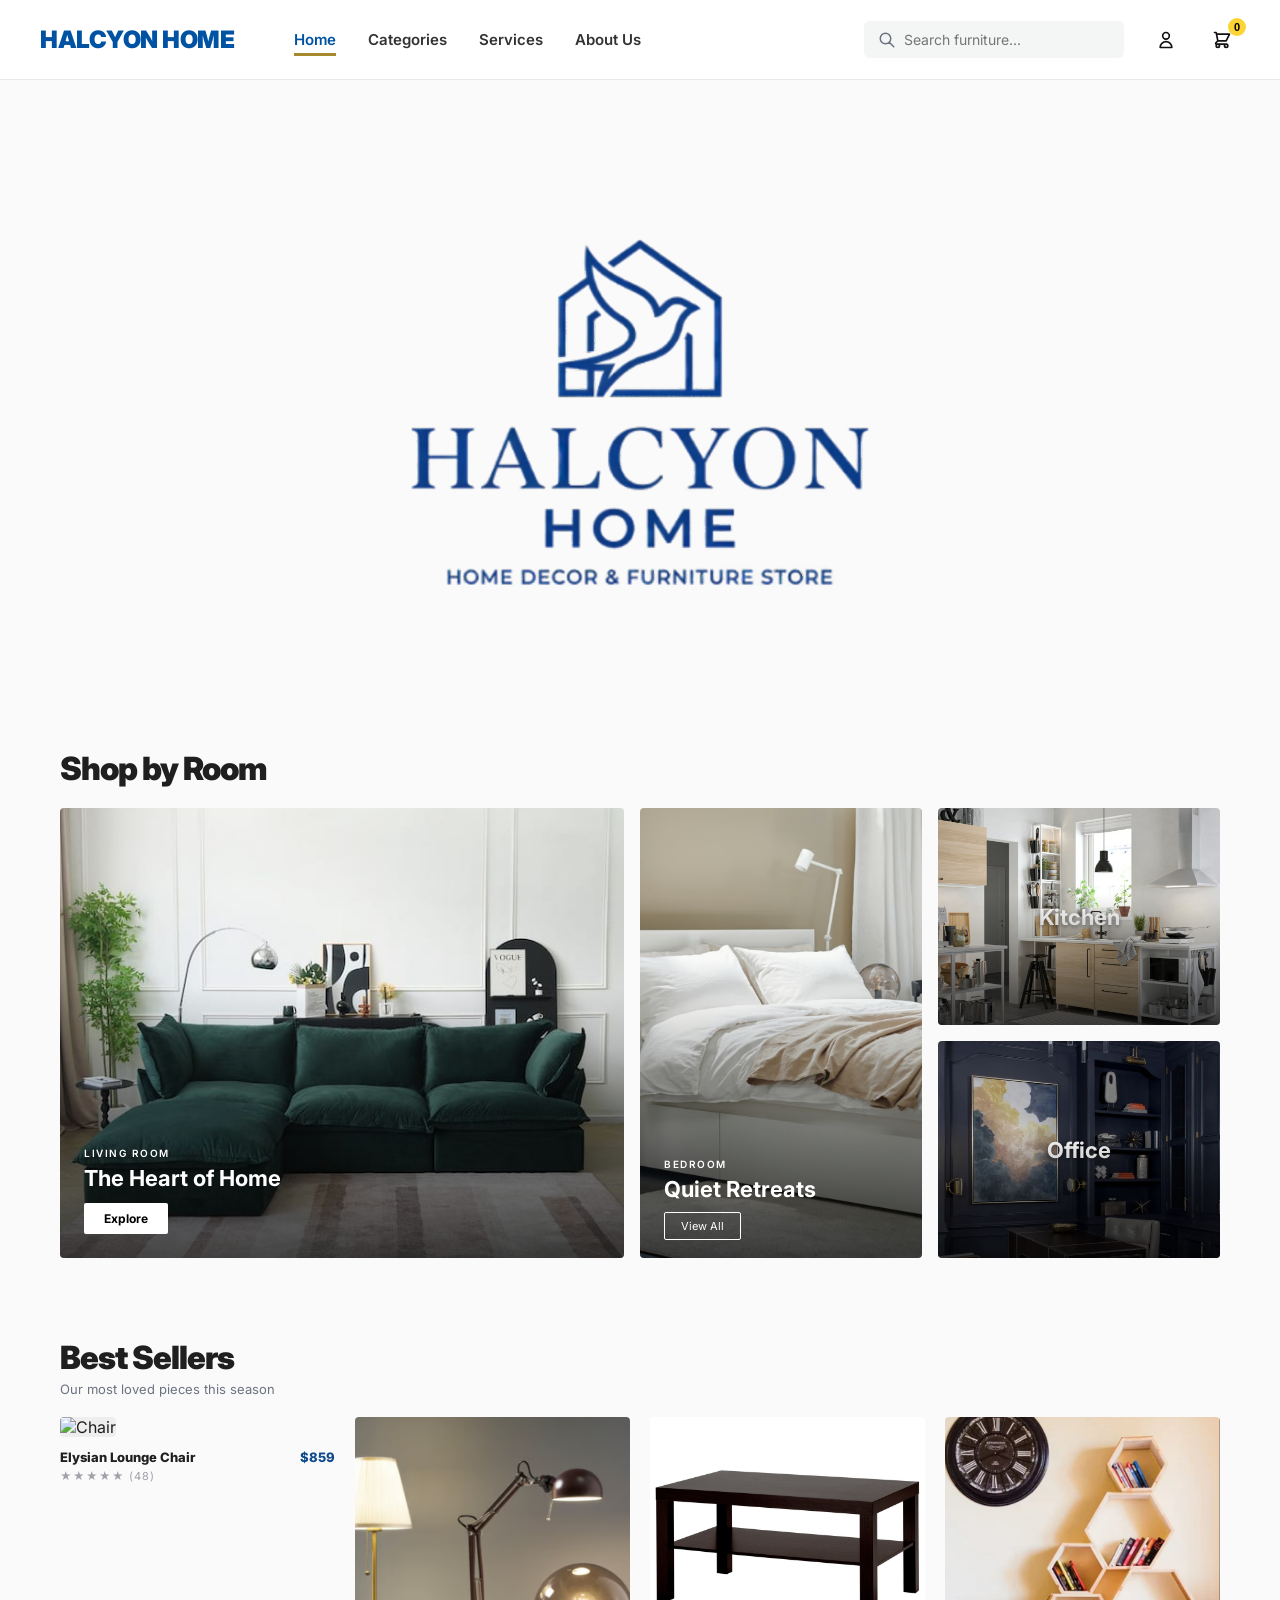
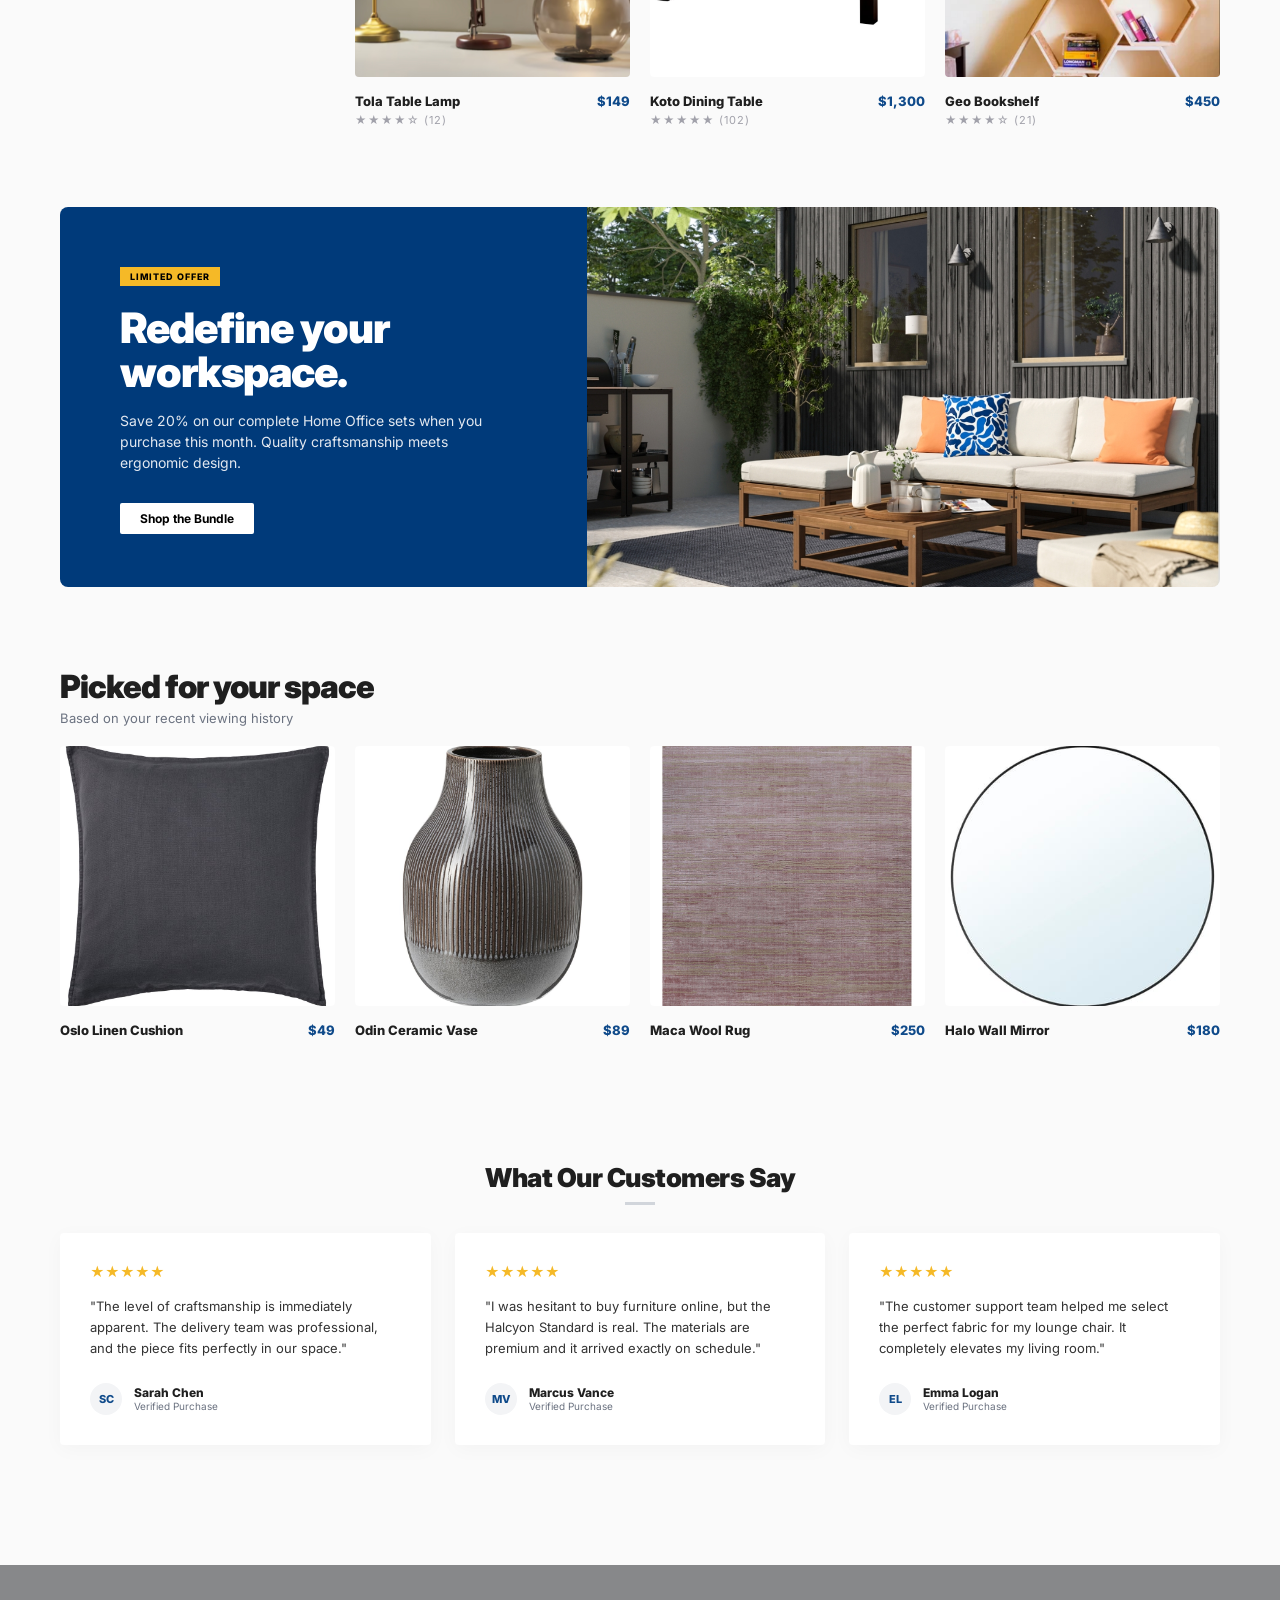
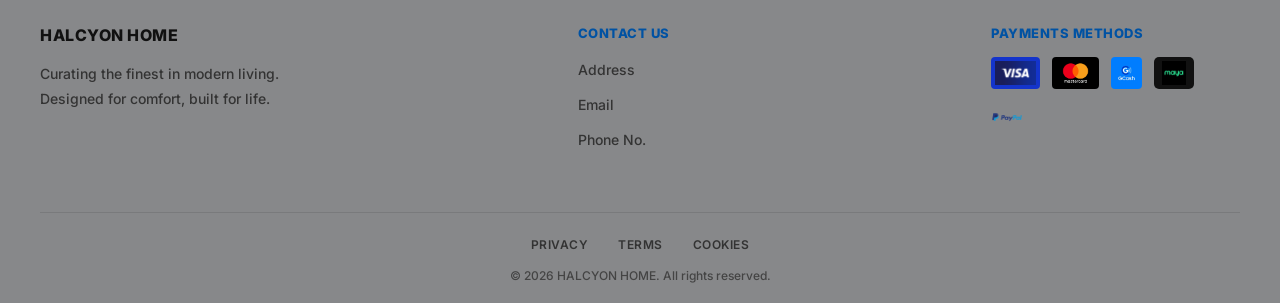
==== index.html @ 2af27b4a "Add new HTML pages for product details, product list, search results, services, and order tracking -" ====
<!doctype html>
<html lang="en">
    <head>
        <meta charset="UTF-8" />
        <meta name="viewport" content="width=device-width, initial-scale=1.0" />
        <title>Halcyon Home</title>

        <link rel="stylesheet" href="css/global.css" />
        <link rel="stylesheet" href="css/style.css" />
    </head>
    <body>
        <main class="container">
            <div class="brand-hero">
                <img src="images/homelogo.png">
            </div>

            <section>
                <div class="section-header">
                    <h2 class="section-title">Shop by Room</h2>
                </div>
                <div class="shop-by-room">
                    <div class="room-card large">
                        <div class="room-card-content">
                            <p class="room-label">LIVING ROOM</p>
                            <h3 class="room-title">The Heart of Home</h3>
                            <a href="#" class="btn-white">Explore</a>
                        </div>
                    </div>
                    <div class="room-card tall">
                        <div class="room-card-content">
                            <p class="room-label">BEDROOM</p>
                            <h3 class="room-title">Quiet Retreats</h3>
                            <a href="#" class="room-link">View All</a>
                        </div>
                    </div>
                    <div
                        class="room-card small-1 text-center"
                        style="align-items: center; justify-content: center"
                    >
                        <h3
                            class="room-title"
                            style="
                                margin: 0;
                                text-shadow: 0 2px 4px rgba(0, 0, 0, 0.5);
                            "
                        >
                            Kitchen
                        </h3>
                    </div>
                    <div
                        class="room-card small-2 text-center"
                        style="align-items: center; justify-content: center"
                    >
                        <h3
                            class="room-title"
                            style="
                                margin: 0;
                                text-shadow: 0 2px 4px rgba(0, 0, 0, 0.5);
                            "
                        >
                            Office
                        </h3>
                    </div>
                </div>
            </section>

            <section>
                <div class="section-header">
                    <div>
                        <h2 class="section-title">Best Sellers</h2>
                        <p class="section-subtitle">
                            Our most loved pieces this season
                        </p>
                    </div>
                </div>
                <div class="product-grid">
                    <div class="product-card">
                        <img
                            src="images/Nordic-Lounge-Chair.jpg"
                            alt="Chair"
                        />
                        <div class="product-info">
                            <span>Elysian Lounge Chair</span>
                            <span class="product-price">$859</span>
                        </div>
                        <div class="product-rating">★★★★★ (48)</div>
                    </div>
                    <div class="product-card">
                        <img
                            src="images/Tola-Table-Lamp.jpg"
                            alt="Lamp"
                        />
                        <div class="product-info">
                            <span>Tola Table Lamp</span>
                            <span class="product-price">$149</span>
                        </div>
                        <div class="product-rating">★★★★☆ (12)</div>
                    </div>
                    <div class="product-card">
                        <img
                            src="images/lack-coffee-table-black-brown.jpg"
                            alt="Table"
                        />
                        <div class="product-info">
                            <span>Koto Dining Table</span>
                            <span class="product-price">$1,300</span>
                        </div>
                        <div class="product-rating">★★★★★ (102)</div>
                    </div>
                    <div class="product-card">
                        <img
                            src="images/Bookshelf.jpg"
                            alt="Shelf"
                        />
                        <div class="product-info">
                            <span>Geo Bookshelf</span>
                            <span class="product-price">$450</span>
                        </div>
                        <div class="product-rating">★★★★☆ (21)</div>
                    </div>
                </div>
            </section>

            <section class="promo-section">
                <div class="promo-content">
                    <span class="promo-tag">LIMITED OFFER</span>
                    <h3>Redefine your workspace.</h3>
                    <p>
                        Save 20% on our complete Home Office sets when you
                        purchase this month. Quality craftsmanship meets
                        ergonomic design.
                    </p>
                    <a href="#" class="btn-white">Shop the Bundle</a>
                </div>
                <div class="promo-image"></div>
            </section>

            <section>
                <div class="section-header">
                    <div>
                        <h2 class="section-title">Picked for your space</h2>
                        <p class="section-subtitle">
                            Based on your recent viewing history
                        </p>
                    </div>
                </div>
                <div class="product-grid">
                    <div class="product-card">
                        <img
                            src="images/Cushion.jpg"
                            alt="Pillow"
                        />
                        <div class="product-info">
                            <span>Oslo Linen Cushion</span>
                            <span class="product-price">$49</span>
                        </div>
                    </div>
                    <div class="product-card">
                        <img
                            src="images/gradvis-vase-dark-.jpg"
                            alt="Vase"
                        />
                        <div class="product-info">
                            <span>Odin Ceramic Vase</span>
                            <span class="product-price">$89</span>
                        </div>
                    </div>
                    <div class="product-card">
                        <img
                            src="images/Strata-Hand-Woven Rug.jpg"
                            alt="Rug"
                        />
                        <div class="product-info">
                            <span>Maca Wool Rug</span>
                            <span class="product-price">$250</span>
                        </div>
                    </div>
                    <div class="product-card">
                        <img
                            src="images/lindbyn-mirror-black.jpg"
                            alt="Mirror"
                        />
                        <div class="product-info">
                            <span>Halo Wall Mirror</span>
                            <span class="product-price">$180</span>
                        </div>
                    </div>
                </div>
            </section>

            <section class="testimonials">
                <h2 class="testimonials-title">What Our Customers Say</h2>
                <div class="testimonial-grid">
                    <div class="testimonial-card">
                        <div class="stars">★★★★★</div>
                        <p class="testimonial-text">
                            "The level of craftsmanship is immediately apparent.
                            The delivery team was professional, and the piece
                            fits perfectly in our space."
                        </p>
                        <div class="customer-info">
                            <div class="avatar">SC</div>
                            <div>
                                <div class="customer-name">Sarah Chen</div>
                                <div class="customer-meta">
                                    Verified Purchase
                                </div>
                            </div>
                        </div>
                    </div>
                    <div class="testimonial-card">
                        <div class="stars">★★★★★</div>
                        <p class="testimonial-text">
                            "I was hesitant to buy furniture online, but the
                            Halcyon Standard is real. The materials are premium
                            and it arrived exactly on schedule."
                        </p>
                        <div class="customer-info">
                            <div class="avatar">MV</div>
                            <div>
                                <div class="customer-name">Marcus Vance</div>
                                <div class="customer-meta">
                                    Verified Purchase
                                </div>
                            </div>
                        </div>
                    </div>
                    <div class="testimonial-card">
                        <div class="stars">★★★★★</div>
                        <p class="testimonial-text">
                            "The customer support team helped me select the
                            perfect fabric for my lounge chair. It completely
                            elevates my living room."
                        </p>
                        <div class="customer-info">
                            <div class="avatar">EL</div>
                            <div>
                                <div class="customer-name">Emma Logan</div>
                                <div class="customer-meta">
                                    Verified Purchase
                                </div>
                            </div>
                        </div>
                    </div>
                </div>
            </section>
        </main>

        <script src="js/global.js"></script>
    </body>
</html>
---- css/global.css ----
@import url("https://fonts.googleapis.com/css2?family=Inter:wght@400;500;600;700;800;900&display=swap");

:root {
    --brand-blue: #0052a3;
    --nav-gold: #a68a2d;
    --badge-yellow: #fcd535;
    --text-dark: #1f1f1f;
    --footer-bg: #87888a;
    --search-bg: #f4f5f5;
    --font-main: "Inter", Helvetica, Arial, sans-serif;
}

* {
    margin: 0;
    padding: 0;
    box-sizing: border-box;
}
body {
    font-family: var(--font-main);
    color: var(--text-dark);
    background-color: #fafafa;
    display: flex;
    flex-direction: column;
    min-height: 100vh;
}
a {
    text-decoration: none;
    color: inherit;
}
ul {
    list-style: none;
}
button {
    cursor: pointer;
    border: none;
    background: none;
}

/* GLOBAL HEADER */
#global-header {
    background: #fff;
    padding: 0 40px;
    height: 80px;
    display: flex;
    align-items: center;
    border-bottom: 1px solid #eaeaea;
    justify-content: space-between;
}

.header-left {
    display: flex;
    align-items: center;
    gap: 60px;
}
.header-logo {
    font-size: 24px;
    font-weight: 900;
    color: var(--brand-blue);
    letter-spacing: -0.5px;
}
.header-nav ul {
    display: flex;
    gap: 32px;
    font-size: 15px;
    font-weight: 600;
    color: #333;
}
.header-nav a.active {
    color: var(--brand-blue);
    border-bottom: 3px solid var(--nav-gold);
    padding-bottom: 4px;
}

.header-right {
    display: flex;
    align-items: center;
    gap: 24px;
}
.header-search {
    position: relative;
}
.header-search input {
    background: var(--search-bg);
    border: none;
    padding: 10px 16px 10px 40px;
    border-radius: 6px;
    width: 260px;
    font-size: 14px;
    font-family: inherit;
    color: #555;
    outline: none;
}
.header-search svg {
    position: absolute;
    left: 14px;
    top: 50%;
    transform: translateY(-50%);
    width: 18px;
    height: 18px;
    color: #6b7280;
}

.header-icons {
    display: flex;
    align-items: center;
    gap: 20px;
}
.icon-btn {
    position: relative;
    color: #111;
    display: flex;
    align-items: center;
    justify-content: center;
    width: 36px;
    height: 36px;
    border-radius: 50%;
    transition: background 0.2s;
    background: transparent;
    border: none;
}
.icon-btn:hover {
    background: #f3f4f6;
}
.icon-btn svg {
    width: 20px;
    height: 20px;
}
.cart-badge {
    position: absolute;
    top: -4px;
    right: -6px;
    background: var(--badge-yellow);
    color: #000;
    font-size: 11px;
    font-weight: 800;
    width: 18px;
    height: 18px;
    border-radius: 50%;
    display: flex;
    align-items: center;
    justify-content: center;
}

/* ACCOUNT DROPDOWN STYLES */
.account-wrapper {
    position: relative;
}
.account-dropdown {
    position: absolute;
    top: calc(100% + 15px);
    right: -10px;
    width: 250px;
    background: #fff;
    border-radius: 8px;
    box-shadow: 0 10px 25px rgba(0, 0, 0, 0.08);
    border: 1px solid #f0f0f0;
    opacity: 0;
    visibility: hidden;
    transform: translateY(-10px);
    transition: all 0.2s ease;
    z-index: 100;
    overflow: hidden;
}
.account-dropdown.show {
    opacity: 1;
    visibility: visible;
    transform: translateY(0);
}
.dropdown-header {
    padding: 20px;
    border-bottom: 1px solid #f4f5f5;
}
.dropdown-name {
    font-size: 20px;
    font-weight: 800;
    color: #111;
    margin-bottom: 2px;
}
.dropdown-email {
    font-size: 15px;
    color: #4b5563;
}
.dropdown-menu {
    padding: 8px 0;
}
.dropdown-item {
    display: flex;
    align-items: center;
    gap: 16px;
    padding: 14px 20px;
    font-size: 16px;
    font-weight: 400;
    color: #111;
    text-decoration: none;
    transition: background 0.2s;
}
.dropdown-item:hover {
    background: #f9fafb;
}
.dropdown-item svg {
    width: 18px;
    height: 18px;
    color: #111;
    flex-shrink: 0;
}
.dropdown-item.active {
    background-color: #f8fbff;
    position: relative;
}
.dropdown-item.active::before {
    content: "";
    position: absolute;
    left: 0;
    top: 0;
    bottom: 0;
    width: 4px;
    background-color: #0052a3;
}
.dropdown-item.active span {
    color: #0052a3;
    font-weight: 700;
}
.dropdown-item.logout span {
    color: #b91c1c;
}
.dropdown-item.logout svg {
    color: #b91c1c;
}

/* GLOBAL FOOTER */
#global-footer {
    background-color: var(--footer-bg);
    color: #222;
    padding: 60px 40px 20px;
    margin-top: auto;
}
.footer-container {
    max-width: 1200px;
    margin: 0 auto;
}
.footer-grid {
    display: grid;
    grid-template-columns: 2fr 1.5fr 1fr;
    gap: 40px;
    margin-bottom: 60px;
}

.footer-col h3 {
    font-size: 16px;
    font-weight: 800;
    color: #111;
    margin-bottom: 16px;
    letter-spacing: 0.5px;
}
.footer-col h3.blue-header {
    color: var(--brand-blue);
    font-size: 13px;
    text-transform: uppercase;
}
.footer-col p,
.footer-col li {
    font-size: 14px;
    color: #333;
    line-height: 1.8;
    font-weight: 500;
}
.footer-col ul {
    display: flex;
    flex-direction: column;
    gap: 10px;
}

.payment-methods {
    display: flex;
    flex-wrap: wrap;
    gap: 12px;
    margin-top: 8px;
    width: 220px;
}
.pay-icon {
    height: 32px;
    width: auto;
    border-radius: 4px;
    object-fit: contain;
}

.footer-bottom {
    border-top: 1px solid rgba(0, 0, 0, 0.1);
    padding-top: 24px;
    display: flex;
    flex-direction: column;
    align-items: center;
    gap: 16px;
}
.footer-links {
    display: flex;
    gap: 30px;
    font-size: 12px;
    font-weight: 600;
    color: #333;
    letter-spacing: 0.5px;
}
.footer-copyright {
    font-size: 12px;
    font-weight: 500;
    color: #444;
}
---- css/style.css ----
/* PAGE-SPECIFIC STYLES (Home Page Only) */
.container {
    max-width: 1200px;
    margin: 0 auto;
    padding: 0 20px;
}
.brand-hero {
    text-align: center;
    margin: 60px 0;
}
.brand-hero img {
    width: 1000px;
    max-width: 100%;
    height: auto;
}
.section-header {
    margin-bottom: 20px;
    display: flex;
    justify-content: space-between;
    align-items: flex-end;
}
h2.section-title {
    font-size: 32px;
    font-weight: 900;
    letter-spacing: -1px;
}
.section-subtitle {
    font-size: 13px;
    color: #6b7280;
    margin-top: 4px;
}

.shop-by-room {
    display: grid;
    grid-template-columns: 2fr 1fr 1fr;
    grid-template-rows: 1fr 1fr;
    gap: 16px;
    height: 450px;
    margin-bottom: 80px;
}
.room-card {
    position: relative;
    color: #fff;
    background-size: cover;
    background-position: center;
    border-radius: 4px;
    overflow: hidden;
    display: flex;
    flex-direction: column;
    justify-content: flex-end;
    padding: 24px;
}
.room-card::before {
    content: "";
    position: absolute;
    inset: 0;
    background: linear-gradient(
        to top,
        rgba(0, 0, 0, 0.7) 0%,
        rgba(0, 0, 0, 0) 60%
    );
    z-index: 1;
}
.room-card.large {
    grid-column: 1;
    grid-row: 1 / -1;
    background-image: url("/images/Sofas.jpg");
}
.room-card.tall {
    grid-column: 2;
    grid-row: 1 / -1;
    background-image: url("/images/shop-by-room-bedroom.jpg");
}
.room-card.small-1 {
    grid-column: 3;
    grid-row: 1;
    background-image: url("/images/kitchen.jpg");
}
.room-card.small-2 {
    grid-column: 3;
    grid-row: 2;
    background-image: url("/images/Office.jpg");
}
.room-card-content {
    z-index: 2;
}
.room-label {
    font-size: 10px;
    text-transform: uppercase;
    letter-spacing: 1.5px;
    margin-bottom: 6px;
    font-weight: 600;
}
.room-title {
    font-size: 22px;
    font-weight: 700;
    margin-bottom: 12px;
}
.btn-white {
    background: #fff;
    color: #000;
    padding: 8px 20px;
    font-size: 12px;
    font-weight: 700;
    display: inline-block;
    border-radius: 2px;
}
.room-link {
    font-size: 11px;
    border: 1px solid #fff;
    padding: 6px 16px;
    border-radius: 2px;
}

.product-grid {
    display: grid;
    grid-template-columns: repeat(4, 1fr);
    gap: 20px;
    margin-bottom: 80px;
}
.product-card img {
    width: 100%;
    height: 260px;
    object-fit: cover;
    background-color: #eee;
    margin-bottom: 12px;
    border-radius: 4px;
}
.product-info {
    display: flex;
    justify-content: space-between;
    font-size: 13px;
    font-weight: 800;
    margin-bottom: 4px;
}
.product-price {
    color: #0f4a8a;
}
.product-rating {
    font-size: 11px;
    color: #a1a1aa;
    letter-spacing: 1px;
}

.promo-section {
    display: grid;
    grid-template-columns: 1fr 1.2fr;
    height: 380px;
    margin-bottom: 80px;
    border-radius: 8px;
    overflow: hidden;
}
.promo-content {
    background-color: #003a7a;
    padding: 60px;
    display: flex;
    flex-direction: column;
    justify-content: center;
    align-items: flex-start;
}
.promo-tag {
    background-color: #f5b927;
    color: #000;
    font-size: 9px;
    font-weight: 800;
    text-transform: uppercase;
    padding: 4px 10px;
    margin-bottom: 20px;
    letter-spacing: 1px;
}
.promo-content h3 {
    font-size: 42px;
    font-weight: 900;
    color: #fff;
    margin-bottom: 16px;
    line-height: 1.05;
    letter-spacing: -1px;
}
.promo-content p {
    color: #e2e8f0;
    font-size: 14px;
    margin-bottom: 30px;
    line-height: 1.5;
    max-width: 90%;
}
.promo-image {
    background-image: url("/images/outside-sofa.jpg");
    background-size: cover;
    background-position: center;
}

.testimonials {
    text-align: center;
    margin-bottom: 80px;
    background: #fafafa;
    padding: 40px 0;
}
.testimonials-title {
    font-size: 26px;
    font-weight: 900;
    margin-bottom: 40px;
    display: inline-block;
    position: relative;
    letter-spacing: -0.5px;
}
.testimonials-title::after {
    content: "";
    position: absolute;
    bottom: -12px;
    left: 50%;
    transform: translateX(-50%);
    width: 30px;
    height: 3px;
    background-color: #d1d5db;
}
.testimonial-grid {
    display: grid;
    grid-template-columns: repeat(3, 1fr);
    gap: 24px;
    text-align: left;
}
.testimonial-card {
    background-color: #fff;
    padding: 30px;
    border-radius: 4px;
    box-shadow: 0 4px 20px rgba(0, 0, 0, 0.03);
}
.stars {
    color: #f5b927;
    font-size: 14px;
    margin-bottom: 16px;
}
.testimonial-text {
    font-size: 13px;
    line-height: 1.6;
    margin-bottom: 24px;
    color: #333;
}
.customer-info {
    display: flex;
    align-items: center;
    gap: 12px;
}
.avatar {
    width: 32px;
    height: 32px;
    background-color: #f3f4f6;
    border-radius: 50%;
    display: flex;
    align-items: center;
    justify-content: center;
    font-size: 11px;
    font-weight: 800;
    color: #0f4a8a;
}
.customer-name {
    font-size: 12px;
    font-weight: 800;
}
.customer-meta {
    font-size: 10px;
    color: #6b7280;
}
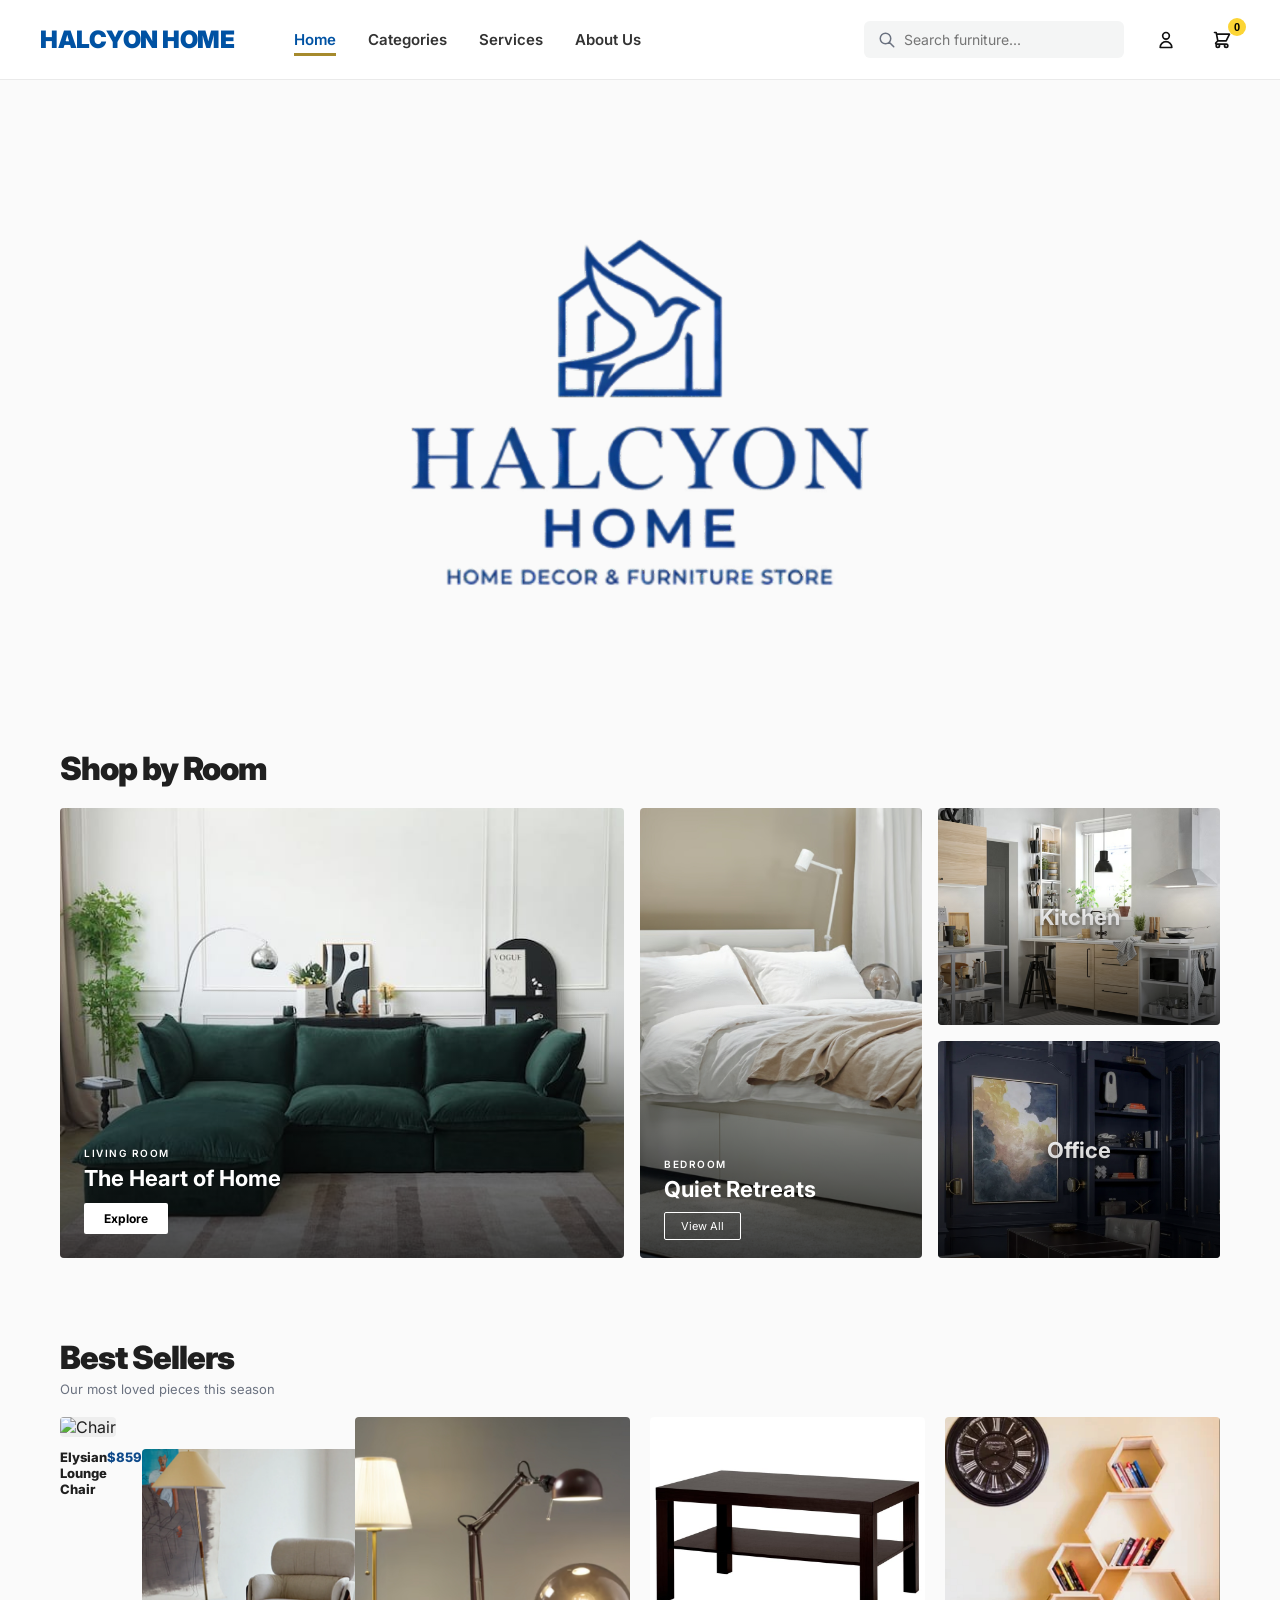
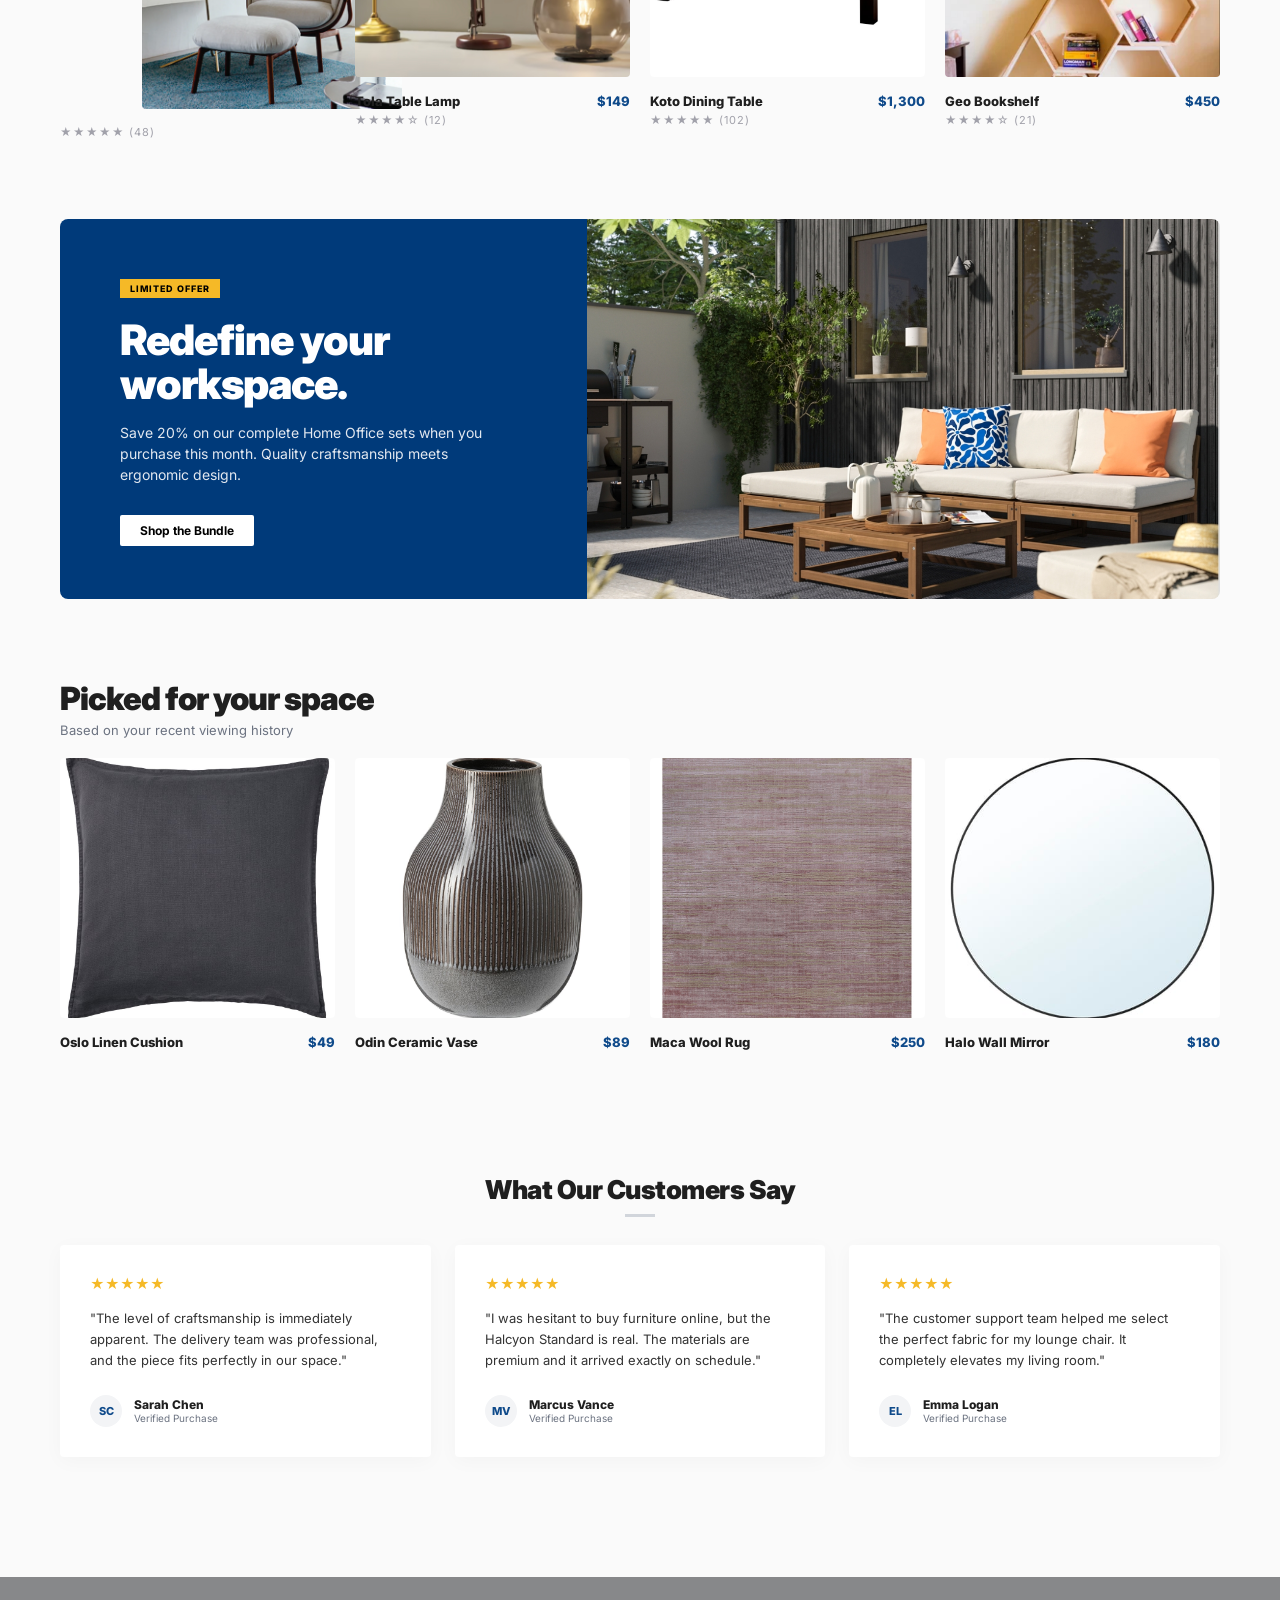
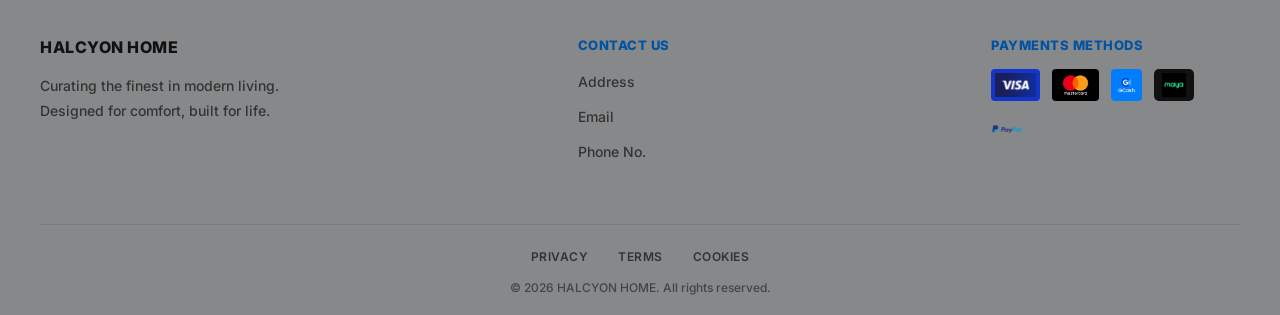
==== commit 1f97aadb: "Add search functionality with product filtering, pagination, and sorting - Implemented product data " ====
--- a/index.html
+++ b/index.html
@@ -18,49 +18,27 @@
                 <div class="section-header">
                     <h2 class="section-title">Shop by Room</h2>
                 </div>
-                <div class="shop-by-room">
+<div class="shop-by-room">
                     <div class="room-card large">
                         <div class="room-card-content">
                             <p class="room-label">LIVING ROOM</p>
                             <h3 class="room-title">The Heart of Home</h3>
-                            <a href="#" class="btn-white">Explore</a>
+                            <a href="productlist.html?category=living" class="btn-white">Explore</a>
                         </div>
                     </div>
                     <div class="room-card tall">
                         <div class="room-card-content">
                             <p class="room-label">BEDROOM</p>
                             <h3 class="room-title">Quiet Retreats</h3>
-                            <a href="#" class="room-link">View All</a>
-                        </div>
-                    </div>
-                    <div
-                        class="room-card small-1 text-center"
-                        style="align-items: center; justify-content: center"
-                    >
-                        <h3
-                            class="room-title"
-                            style="
-                                margin: 0;
-                                text-shadow: 0 2px 4px rgba(0, 0, 0, 0.5);
-                            "
-                        >
-                            Kitchen
-                        </h3>
-                    </div>
-                    <div
-                        class="room-card small-2 text-center"
-                        style="align-items: center; justify-content: center"
-                    >
-                        <h3
-                            class="room-title"
-                            style="
-                                margin: 0;
-                                text-shadow: 0 2px 4px rgba(0, 0, 0, 0.5);
-                            "
-                        >
-                            Office
-                        </h3>
-                    </div>
+                            <a href="productlist.html?category=bedroom" class="room-link">View All</a>
+                        </div>
+                    </div>
+                    <a href="productlist.html?category=kitchen" class="room-card small-1 text-center" style="align-items: center; justify-content: center; text-decoration: none;">
+                        <h3 class="room-title" style="margin: 0; text-shadow: 0 2px 4px rgba(0, 0, 0, 0.5);">Kitchen</h3>
+                    </a>
+                    <a href="productlist.html?category=office" class="room-card small-2 text-center" style="align-items: center; justify-content: center; text-decoration: none;">
+                        <h3 class="room-title" style="margin: 0; text-shadow: 0 2px 4px rgba(0, 0, 0, 0.5);">Office</h3>
+                    </a>
                 </div>
             </section>
 
@@ -82,6 +60,7 @@
                         <div class="product-info">
                             <span>Elysian Lounge Chair</span>
                             <span class="product-price">$859</span>
+                            <img src="images/Elysian-Lounge-Chair.webp" alt="Chair">
                         </div>
                         <div class="product-rating">★★★★★ (48)</div>
                     </div>
@@ -121,7 +100,7 @@
                 </div>
             </section>
 
-            <section class="promo-section">
+<section class="promo-section">
                 <div class="promo-content">
                     <span class="promo-tag">LIMITED OFFER</span>
                     <h3>Redefine your workspace.</h3>
@@ -130,7 +109,7 @@
                         purchase this month. Quality craftsmanship meets
                         ergonomic design.
                     </p>
-                    <a href="#" class="btn-white">Shop the Bundle</a>
+                    <a href="productlist.html?category=office" class="btn-white">Shop the Bundle</a>
                 </div>
                 <div class="promo-image"></div>
             </section>
--- a/css/global.css
+++ b/css/global.css
@@ -69,6 +69,43 @@
     color: var(--brand-blue);
     border-bottom: 3px solid var(--nav-gold);
     padding-bottom: 4px;
+}
+
+/* Mobile Menu Button */
+.mobile-menu-btn {
+    display: none;
+    background: none;
+    border: none;
+    cursor: pointer;
+    padding: 8px;
+    margin-right: 8px;
+}
+.mobile-menu-btn svg {
+    width: 24px;
+    height: 24px;
+    color: #333;
+}
+
+/* Mobile Menu Open State */
+.header-nav ul.mobile-open {
+    display: flex !important;
+    flex-direction: column;
+    position: absolute;
+    top: 64px;
+    left: 0;
+    right: 0;
+    background: #fff;
+    padding: 16px;
+    gap: 0;
+    border-bottom: 1px solid #eaeaea;
+    box-shadow: 0 4px 6px rgba(0,0,0,0.1);
+}
+.header-nav ul.mobile-open li {
+    padding: 12px 0;
+    border-bottom: 1px solid #f0f0f0;
+}
+.header-nav ul.mobile-open li:last-child {
+    border-bottom: none;
 }
 
 .header-right {
@@ -305,3 +342,118 @@
     font-weight: 500;
     color: #444;
 }
+
+/* MOBILE RESPONSIVE STYLES */
+@media (max-width: 768px) {
+    /* Header */
+    #global-header {
+        padding: 0 16px;
+        height: 64px;
+        flex-wrap: wrap;
+        gap: 8px;
+    }
+    
+    .header-left {
+        gap: 20px;
+    }
+    
+    .header-logo {
+        font-size: 18px;
+    }
+    
+    .header-nav ul {
+        gap: 16px;
+        font-size: 13px;
+    }
+    
+    .header-right {
+        gap: 12px;
+    }
+    
+    .header-search {
+        display: none;
+    }
+    
+    .header-icons {
+        gap: 8px;
+    }
+    
+    .icon-btn {
+        width: 32px;
+        height: 32px;
+    }
+    
+    .icon-btn svg {
+        width: 18px;
+        height: 18px;
+    }
+    
+    .cart-badge {
+        width: 16px;
+        height: 16px;
+        font-size: 10px;
+    }
+    
+    /* Account Dropdown - show differently on mobile */
+    .account-dropdown {
+        position: fixed;
+        top: 64px;
+        right: 8px;
+        left: 8px;
+        width: auto;
+        max-width: none;
+    }
+    
+    /* Footer */
+    #global-footer {
+        padding: 40px 20px 16px;
+    }
+    
+    .footer-grid {
+        grid-template-columns: 1fr;
+        gap: 30px;
+        margin-bottom: 30px;
+    }
+    
+    .footer-col p {
+        max-width: 100%;
+    }
+    
+    .payment-methods {
+        width: 180px;
+    }
+    
+    .footer-links {
+        gap: 20px;
+        font-size: 11px;
+    }
+}
+
+@media (max-width: 480px) {
+    .header-logo {
+        font-size: 16px;
+    }
+    
+    .header-nav {
+        display: none;
+    }
+    
+    /* Mobile hamburger menu */
+    .mobile-menu-btn {
+        display: flex !important;
+    }
+    
+    /* Footer fixes */
+    .footer-col {
+        text-align: center;
+    }
+    
+    .payment-methods {
+        justify-content: center;
+        margin: 12px auto 0;
+    }
+    
+    .footer-bottom {
+        align-items: center;
+    }
+}
--- a/css/style.css
+++ b/css/style.css
@@ -261,3 +261,177 @@
     font-size: 10px;
     color: #6b7280;
 }
+
+/* MOBILE RESPONSIVE STYLES */
+@media only screen and (max-width: 768px) {
+    /* Container */
+    .container {
+        padding: 0 16px !important;
+        max-width: 100% !important;
+    }
+    
+    /* Brand Hero */
+    .brand-hero {
+        margin: 20px 0 !important;
+    }
+    .brand-hero img {
+        width: 100% !important;
+        max-width: 100% !important;
+        height: auto !important;
+    }
+    
+    /* Section Headers */
+    .section-header {
+        flex-direction: column !important;
+        align-items: flex-start !important;
+        gap: 8px !important;
+        margin-bottom: 16px !important;
+    }
+    h2.section-title {
+        font-size: 22px !important;
+    }
+    .section-subtitle {
+        font-size: 12px !important;
+    }
+    
+    /* Shop by Room - Stack vertically with full cover images */
+    .shop-by-room {
+        display: flex !important;
+        flex-direction: column !important;
+        grid-template-columns: none !important;
+        grid-template-rows: none !important;
+        height: auto !important;
+        gap: 12px !important;
+        margin-bottom: 40px !important;
+    }
+    .room-card {
+        min-height: 200px !important;
+        padding: 20px !important;
+        width: 100% !important;
+        grid-column: auto !important;
+        grid-row: auto !important;
+        background-size: cover !important;
+        background-position: center !important;
+    }
+    .room-card-content {
+        z-index: 2 !important;
+    }
+    .room-label {
+        font-size: 10px !important;
+    }
+    .room-title {
+        font-size: 20px !important;
+    }
+    .btn-white {
+        padding: 10px 18px !important;
+        font-size: 12px !important;
+    }
+    .room-link {
+        font-size: 11px !important;
+        padding: 8px 14px !important;
+    }
+    
+/* Product Grid - 2 columns, full natural image size */
+    .product-grid {
+        display: grid !important;
+        grid-template-columns: repeat(2, 1fr) !important;
+        gap: 16px !important;
+        margin-bottom: 40px !important;
+    }
+    .product-card {
+        display: flex !important;
+        flex-direction: column !important;
+        align-items: stretch !important;
+    }
+    .product-card img {
+        width: 100% !important;
+        height: auto !important;
+        max-width: 100% !important;
+        margin-bottom: 10px !important;
+        object-fit: cover !important;
+        aspect-ratio: auto !important;
+    }
+    .product-info {
+        font-size: 12px !important;
+        justify-content: space-between !important;
+        align-items: flex-start !important;
+        width: 100% !important;
+    }
+    .product-info span {
+        display: block !important;
+    }
+    .product-price {
+        font-size: 13px !important;
+    }
+    .product-rating {
+        font-size: 11px !important;
+    }
+    
+    /* Promo Section */
+    .promo-section {
+        display: flex !important;
+        flex-direction: column !important;
+        grid-template-columns: none !important;
+        height: auto !important;
+        margin-bottom: 40px !important;
+    }
+    .promo-content {
+        padding: 30px 20px !important;
+        min-height: 240px !important;
+    }
+    .promo-content h3 {
+        font-size: 24px !important;
+        margin-bottom: 14px !important;
+    }
+    .promo-content p {
+        font-size: 13px !important;
+        margin-bottom: 24px !important;
+    }
+    .promo-image {
+        height: 240px !important;
+        width: 100% !important;
+        background-size: cover !important;
+        background-position: center !important;
+    }
+    
+    /* Testimonials */
+    .testimonials {
+        padding: 30px 0 !important;
+        margin-bottom: 40px !important;
+    }
+    .testimonials-title {
+        font-size: 20px !important;
+        margin-bottom: 28px !important;
+    }
+    .testimonial-grid {
+        display: flex !important;
+        flex-direction: column !important;
+        gap: 14px !important;
+    }
+    .testimonial-card {
+        padding: 20px !important;
+    }
+    .testimonial-text {
+        font-size: 13px !important;
+    }
+}
+
+/* EXTRA SMALL MOBILE */
+@media only screen and (max-width: 480px) {
+    .container {
+        padding: 0 14px !important;
+    }
+    .product-grid {
+        grid-template-columns: 1fr 1fr !important;
+        gap: 12px !important;
+    }
+    .product-card img {
+        min-height: 140px !important;
+    }
+    .promo-content h3 {
+        font-size: 20px !important;
+    }
+    .promo-content {
+        padding: 24px 16px !important;
+    }
+}
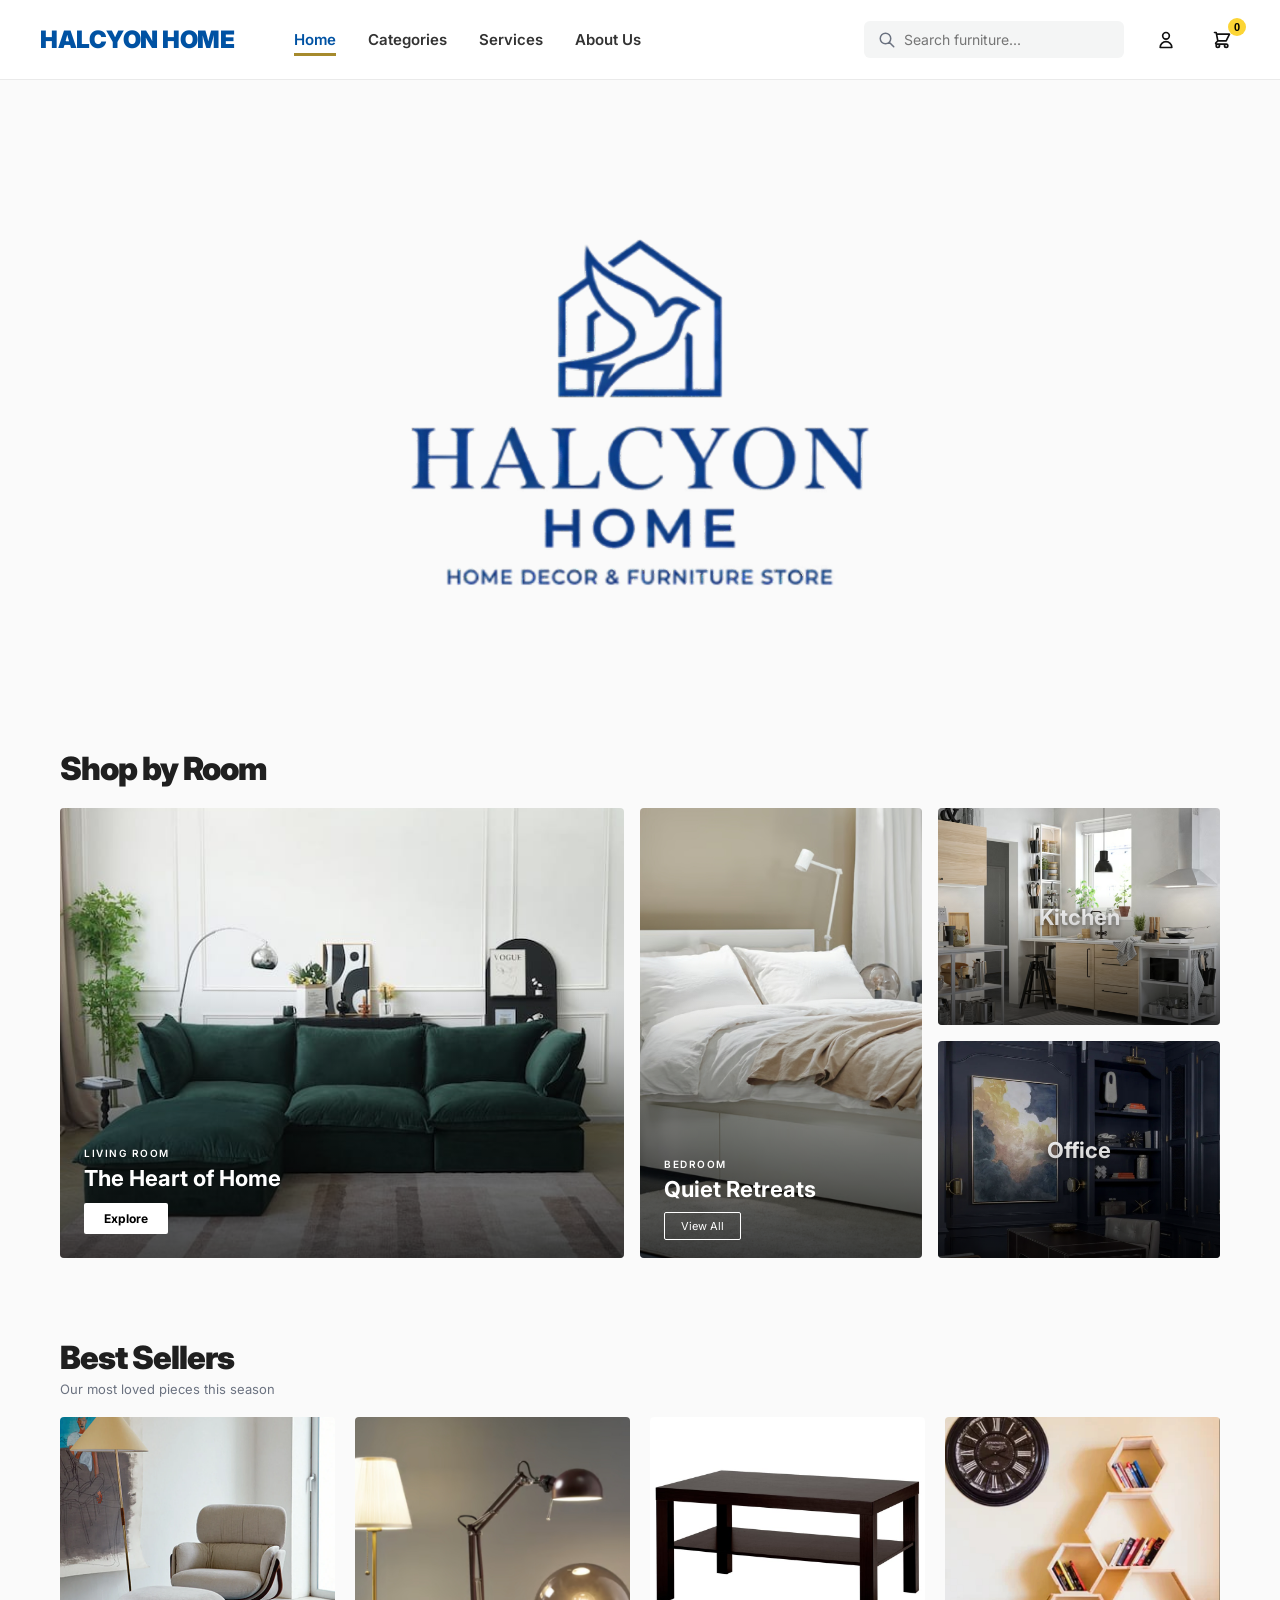
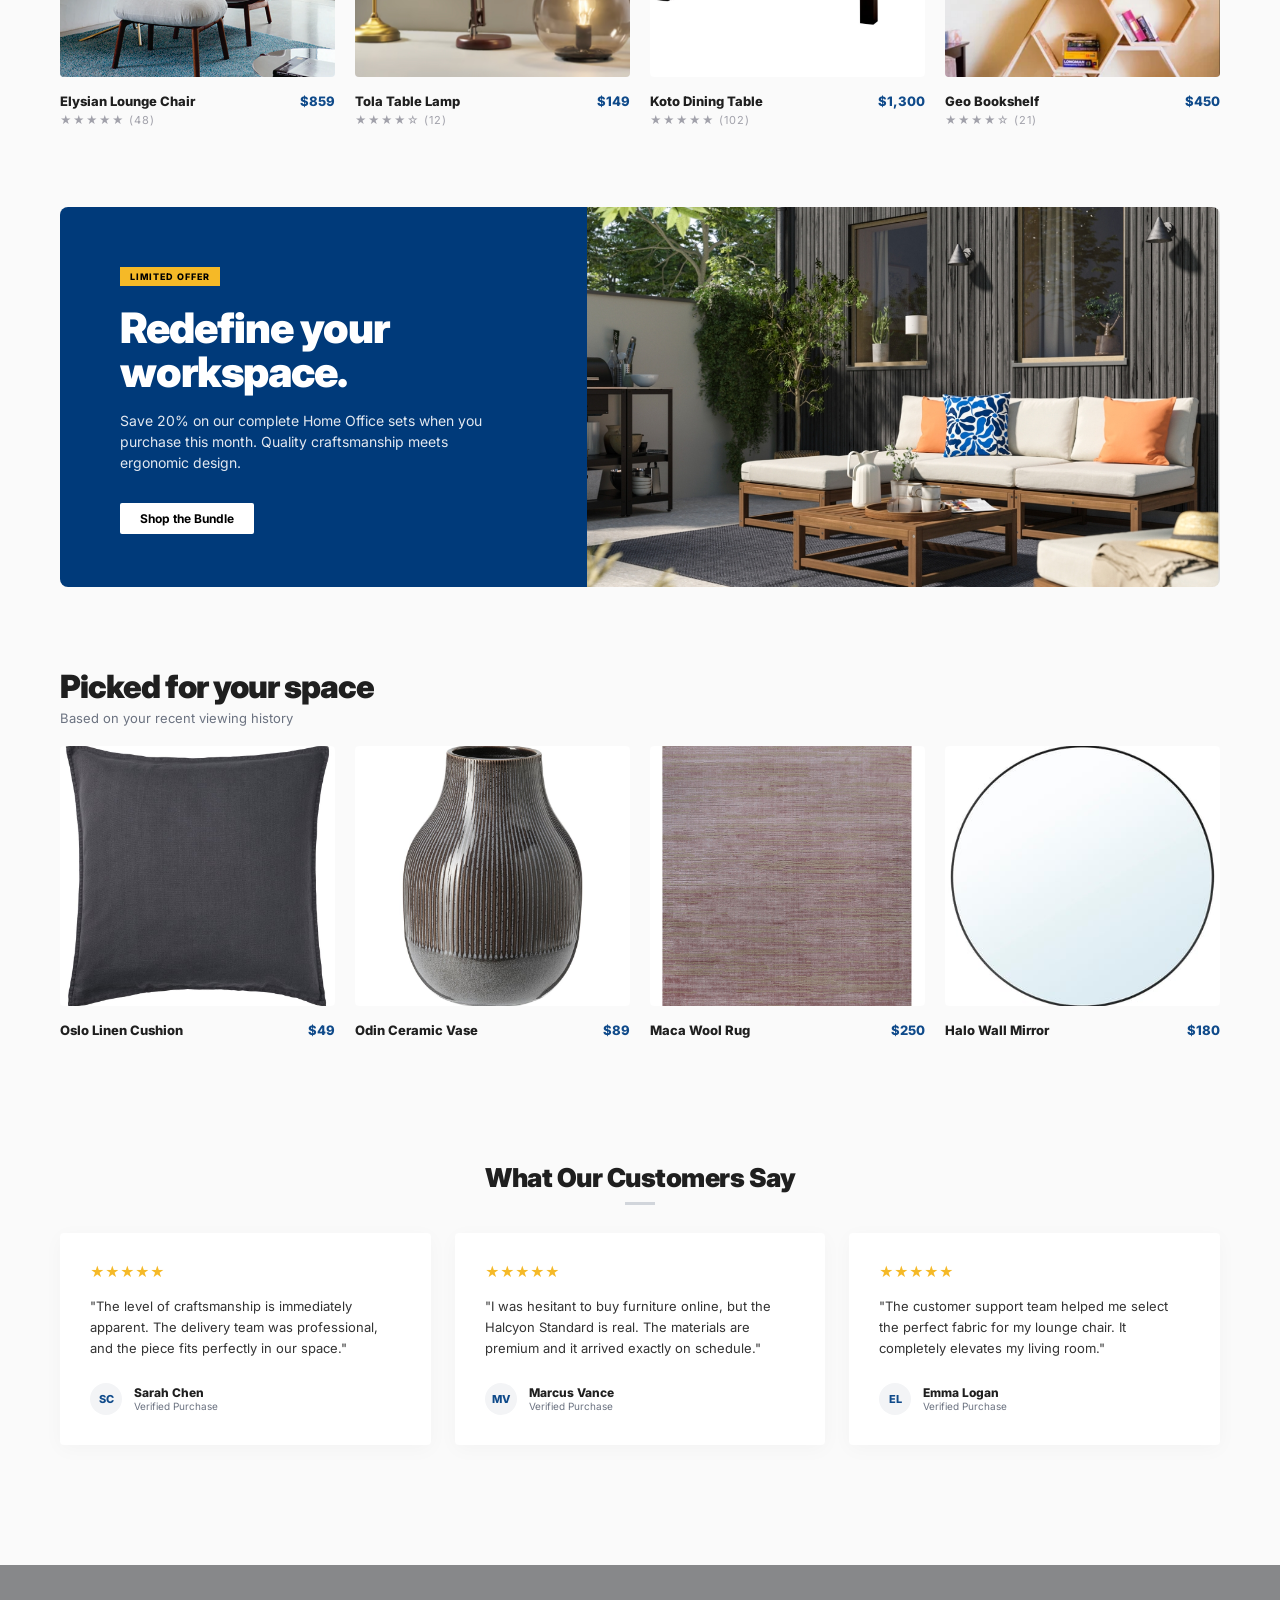
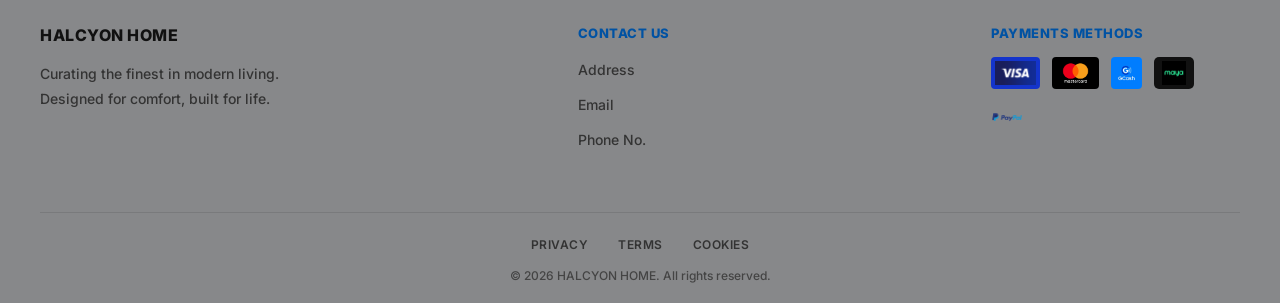
==== commit ee83353e: "Add unified mobile fixes and enhance product card responsiveness" ====
--- a/index.html
+++ b/index.html
@@ -52,15 +52,14 @@
                     </div>
                 </div>
                 <div class="product-grid">
-                    <div class="product-card">
-                        <img
-                            src="images/Nordic-Lounge-Chair.jpg"
-                            alt="Chair"
+<div class="product-card">
+                        <img
+                            src="images/Elysian-Lounge-Chair.webp"
+                            alt="Elysian Lounge Chair"
                         />
                         <div class="product-info">
                             <span>Elysian Lounge Chair</span>
                             <span class="product-price">$859</span>
-                            <img src="images/Elysian-Lounge-Chair.webp" alt="Chair">
                         </div>
                         <div class="product-rating">★★★★★ (48)</div>
                     </div>
--- a/css/global.css
+++ b/css/global.css
@@ -434,13 +434,54 @@
         font-size: 16px;
     }
     
+    /* Hide normal nav on mobile but allow mobile-open to show */
     .header-nav {
+        display: block;
+    }
+    
+    /* Hide normal nav items on mobile */
+    .header-nav ul {
         display: none;
     }
     
-    /* Mobile hamburger menu */
+    /* Mobile hamburger menu button */
     .mobile-menu-btn {
         display: flex !important;
+    }
+    
+    /* Mobile menu open state - slide down below header */
+    .header-nav ul.mobile-open {
+        display: flex !important;
+        position: fixed;
+        top: 64px;
+        left: 0;
+        right: 0;
+        background: #fff;
+        padding: 0;
+        flex-direction: column;
+        z-index: 1000;
+        border-bottom: 1px solid #eaeaea;
+        box-shadow: 0 4px 12px rgba(0, 0, 0, 0.1);
+    }
+    
+    .header-nav ul.mobile-open li {
+        padding: 16px 20px;
+        border-bottom: 1px solid #f0f0f0;
+    }
+    
+    .header-nav ul.mobile-open li a {
+        font-size: 15px;
+        font-weight: 600;
+        color: #333;
+    }
+    
+    .header-nav ul.mobile-open li:last-child {
+        border-bottom: none;
+    }
+    
+    /* Hide the logo link inside nav if any */
+    .header-nav .header-logo {
+        display: none;
     }
     
     /* Footer fixes */
@@ -456,4 +497,171 @@
     .footer-bottom {
         align-items: center;
     }
-}
+    
+    /* ============================================
+       UNIFIED MOBILE FIXES - ALL PAGES
+       ============================================ */
+    
+    /* PREVENT HORIZONTAL SCROLL - CRITICAL */
+    * {
+        max-width: 100vw;
+        overflow-x: hidden;
+    }
+    
+    html, body {
+        overflow-x: hidden !important;
+        width: 100% !important;
+    }
+    
+    /* All images responsive */
+    img {
+        max-width: 100% !important;
+        height: auto !important;
+        width: auto !important;
+    }
+    
+    /* All containers full width with padding */
+    .container {
+        width: 100% !important;
+        max-width: 100% !important;
+        padding-left: 14px !important;
+        padding-right: 14px !important;
+        box-sizing: border-box !important;
+    }
+    
+    /* All grids: 2 columns max on mobile */
+    .product-grid,
+    .search-grid,
+    .arrivals-grid,
+    .cross-grid,
+    .cards-grid {
+        grid-template-columns: repeat(2, 1fr) !important;
+        gap: 12px !important;
+    }
+    
+    /* All flex containers stack */
+    main section,
+    .shop-by-room,
+    .promo-section,
+    .testimonial-grid,
+    .category-grid,
+    .services-grid {
+        flex-direction: column !important;
+        display: flex !important;
+    }
+    
+    /* Fix any absolute positioned elements */
+    .brand-hero,
+    .room-card,
+    .product-card,
+    .cat-card {
+        position: relative !important;
+        left: auto !important;
+        right: auto !important;
+    }
+    
+    /* Fix gallery images */
+    .main-image,
+    .product-gallery img,
+    .product-img,
+    .img-wrapper {
+        width: 100% !important;
+        height: auto !important;
+        min-height: 150px !important;
+    }
+    
+    /* Fix thumbnails */
+    .thumbnail-list {
+        grid-template-columns: repeat(4, 1fr) !important;
+        gap: 8px !important;
+    }
+    
+    /* Fix checkout grid */
+    .checkout-grid,
+    .cart-grid {
+        grid-template-columns: 1fr !important;
+        gap: 24px !important;
+    }
+    
+    /* Fix sidebar layout */
+    .listing-layout,
+    .search-layout {
+        grid-template-columns: 1fr !important;
+    }
+    
+    /* Fix product detail grid */
+    .product-layout {
+        grid-template-columns: 1fr !important;
+        gap: 24px !important;
+    }
+    
+    /* Fix vision grid */
+    .vision-grid {
+        grid-template-columns: 1fr !important;
+    }
+    
+    /* Forms stack properly */
+    .form-row {
+        grid-template-columns: 1fr !important;
+    }
+    
+    /* Payment grid */
+    .payment-grid {
+        grid-template-columns: 1fr !important;
+    }
+    
+    /* Cart items stack */
+    .cart-item {
+        flex-direction: column !important;
+    }
+    
+    .item-image {
+        width: 100% !important;
+        height: 140px !important;
+    }
+    
+    /* Search sidebar horizontal scroll on mobile */
+    .search-sidebar {
+        width: 100% !important;
+        display: flex;
+        flex-wrap: wrap;
+        gap: 16px;
+    }
+    
+    .filter-section {
+        flex: 1;
+        min-width: 140px;
+    }
+    
+    /* CTA section */
+    .cta-container {
+        flex-direction: column !important;
+        text-align: center;
+    }
+    
+    .cta-images {
+        width: 100% !important;
+        justify-content: center;
+    }
+    
+    .cta-images img {
+        width: 100px !important;
+        height: 100px !important;
+    }
+    
+    /* Order summary */
+    .summary-card {
+        width: 100% !important;
+    }
+    
+    /* Testimonials */
+    .testimonial-grid {
+        flex-direction: column !important;
+    }
+    
+    /* Forms section */
+    .forms-grid {
+        grid-template-columns: 1fr !important;
+        gap: 40px !important;
+    }
+}
--- a/css/style.css
+++ b/css/style.css
@@ -425,8 +425,21 @@
         grid-template-columns: 1fr 1fr !important;
         gap: 12px !important;
     }
+    .product-card {
+        display: flex !important;
+        flex-direction: column !important;
+    }
     .product-card img {
-        min-height: 140px !important;
+        width: 100% !important;
+        height: auto !important;
+        min-height: 120px !important;
+        max-width: 100% !important;
+        object-fit: cover !important;
+        aspect-ratio: 1 / 1 !important;
+    }
+    .product-info {
+        flex-direction: column !important;
+        gap: 4px !important;
     }
     .promo-content h3 {
         font-size: 20px !important;
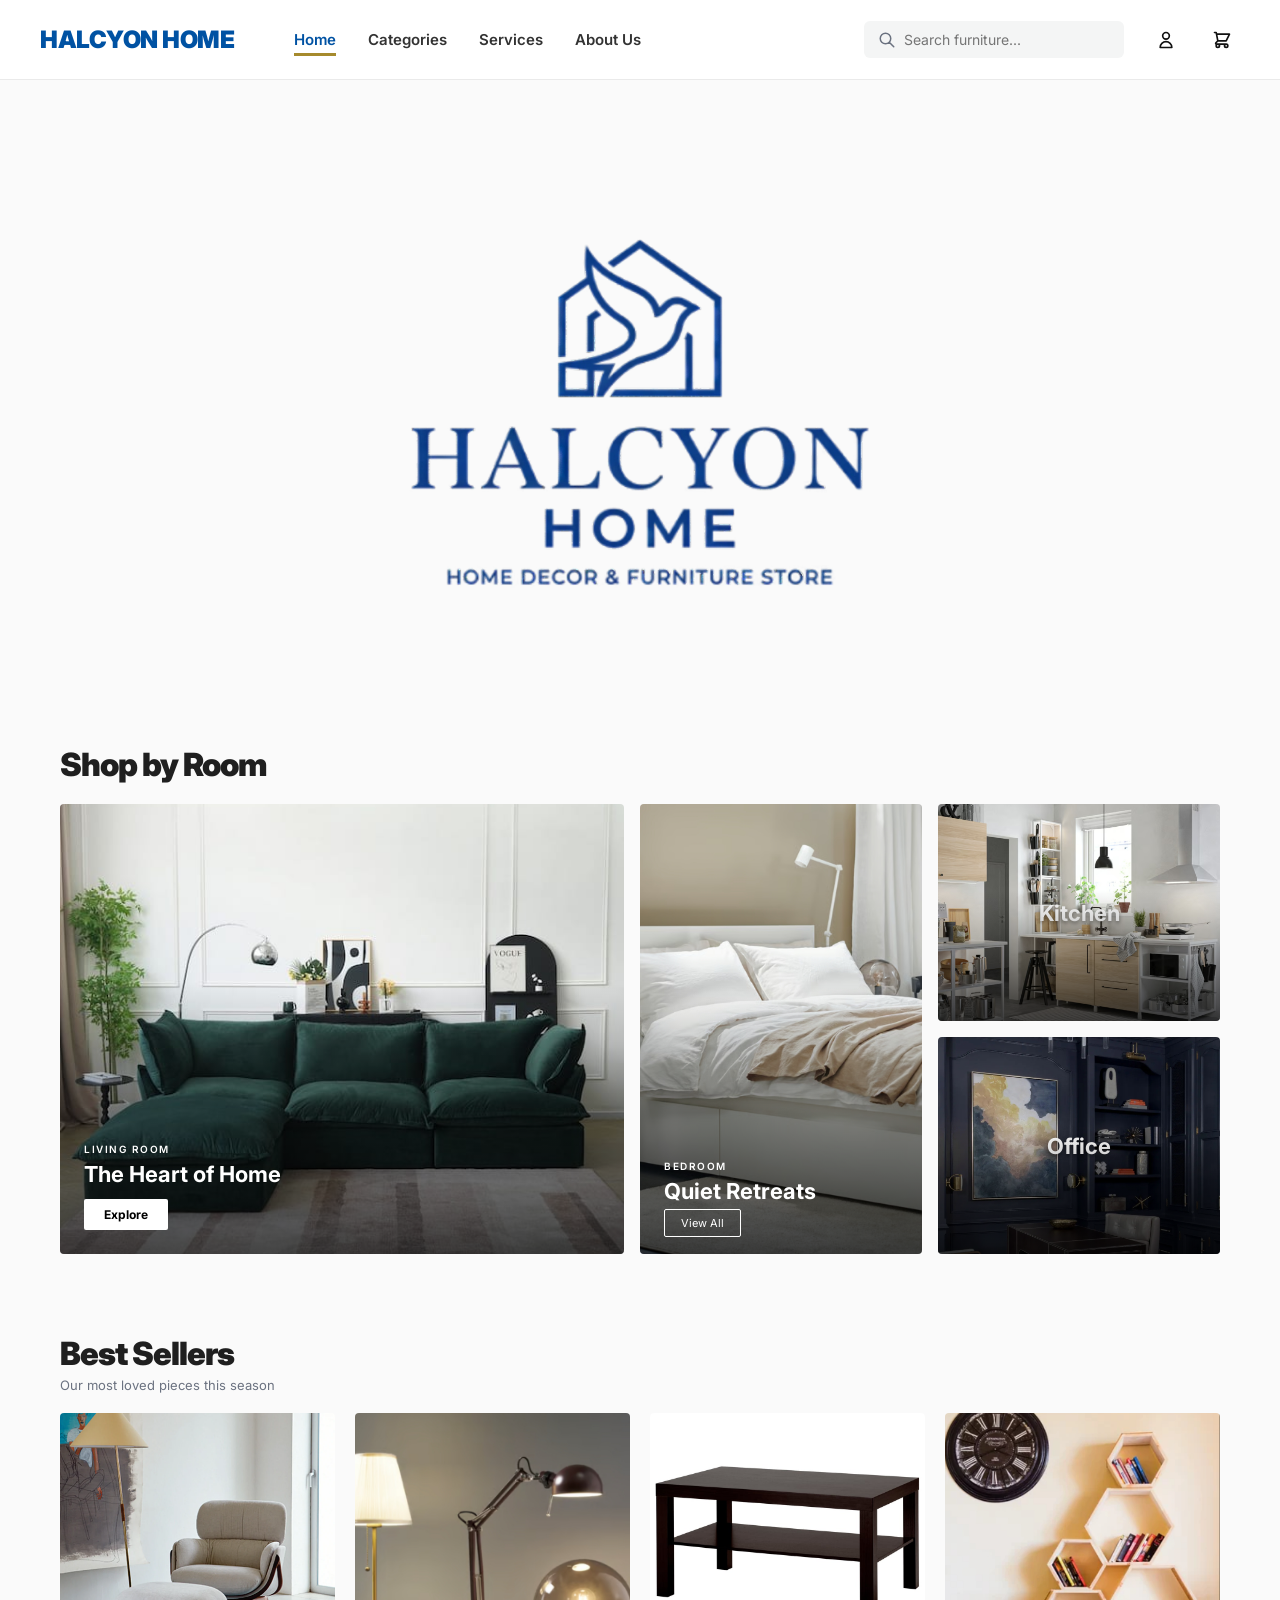
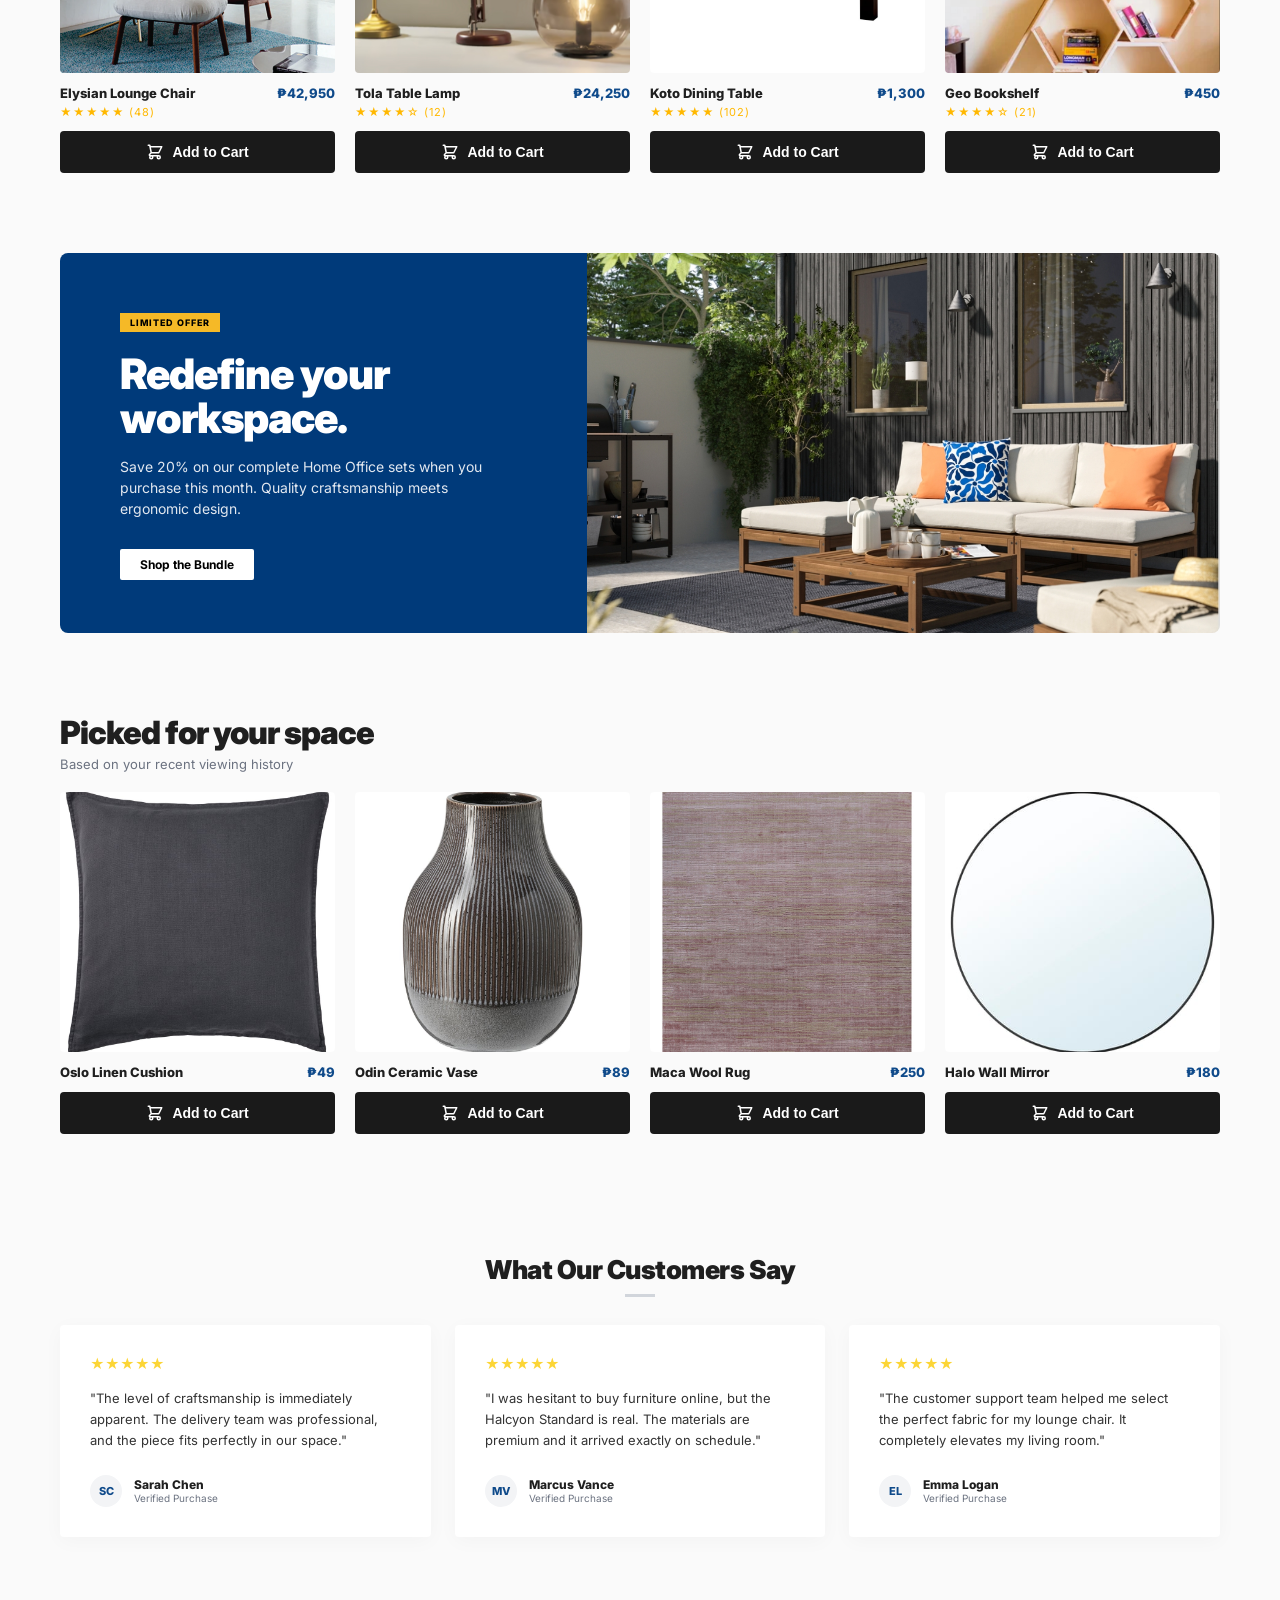
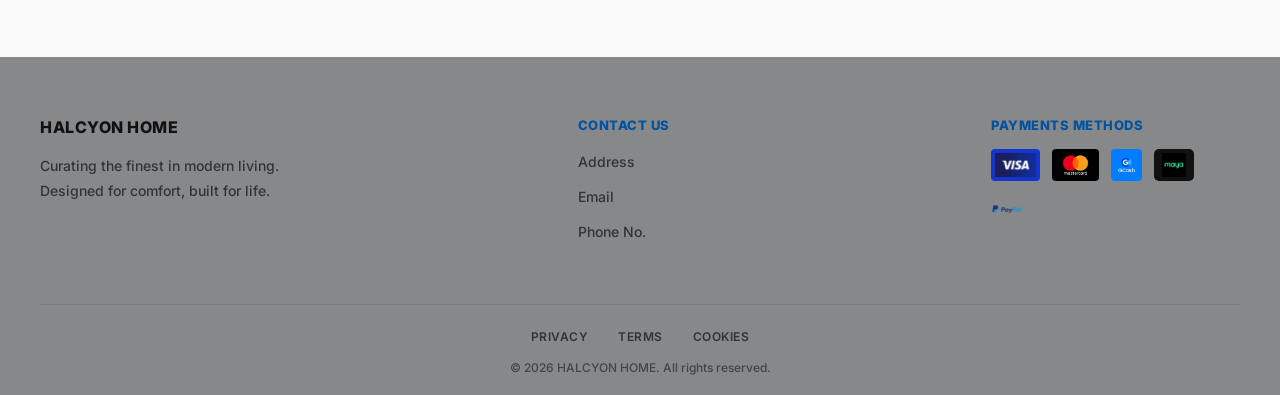
==== commit f60914db: "feat: Enhance product detail and list pages with new cart notification styles and functionality - Ad" ====
--- a/index.html
+++ b/index.html
@@ -1,11 +1,12 @@
-<!doctype html>
+<!do    ctype html>
 <html lang="en">
     <head>
         <meta charset="UTF-8" />
         <meta name="viewport" content="width=device-width, initial-scale=1.0" />
         <title>Halcyon Home</title>
 
-        <link rel="stylesheet" href="css/global.css" />
+<link rel="stylesheet" href="css/global.css" />
+        <link rel="stylesheet" href="css/cart-notification.css" />
         <link rel="stylesheet" href="css/style.css" />
     </head>
     <body>
@@ -14,11 +15,11 @@
                 <img src="images/homelogo.png">
             </div>
 
-            <section>
+<section>
                 <div class="section-header">
                     <h2 class="section-title">Shop by Room</h2>
                 </div>
-<div class="shop-by-room">
+                <div class="shop-by-room">
                     <div class="room-card large">
                         <div class="room-card-content">
                             <p class="room-label">LIVING ROOM</p>
@@ -51,17 +52,21 @@
                         </p>
                     </div>
                 </div>
-                <div class="product-grid">
-<div class="product-card">
+<div class="product-grid">
+                    <div class="product-card">
                         <img
                             src="images/Elysian-Lounge-Chair.webp"
                             alt="Elysian Lounge Chair"
                         />
                         <div class="product-info">
                             <span>Elysian Lounge Chair</span>
-                            <span class="product-price">$859</span>
+<span class="product-price">₱42,950</span>
                         </div>
                         <div class="product-rating">★★★★★ (48)</div>
+<button class="btn-add-product" onclick="addItemToCart(4, event)">
+                            <svg fill="none" stroke="currentColor" viewBox="0 0 24 24"><path stroke-linecap="round" stroke-linejoin="round" stroke-width="2" d="M3 3h2l.4 2M7 13h10l4-8H5.4M7 13L5.4 5M7 13l-2.293 2.293c-.63.63-.184 1.707.707 1.707H17m0 0a2 2 0 100 4 2 2 0 000-4zm-8 2a2 2 0 11-4 0 2 2 0 014 0z"></path></svg>
+                            Add to Cart
+                        </button>
                     </div>
                     <div class="product-card">
                         <img
@@ -70,9 +75,13 @@
                         />
                         <div class="product-info">
                             <span>Tola Table Lamp</span>
-                            <span class="product-price">$149</span>
+<span class="product-price">₱24,250</span>
                         </div>
                         <div class="product-rating">★★★★☆ (12)</div>
+<button class="btn-add-product" onclick="addItemToCart(11, event)">
+                            <svg fill="none" stroke="currentColor" viewBox="0 0 24 24"><path stroke-linecap="round" stroke-linejoin="round" stroke-width="2" d="M3 3h2l.4 2M7 13h10l4-8H5.4M7 13L5.4 5M7 13l-2.293 2.293c-.63.63-.184 1.707.707 1.707H17m0 0a2 2 0 100 4 2 2 0 000-4zm-8 2a2 2 0 11-4 0 2 2 0 014 0z"></path></svg>
+                            Add to Cart
+                        </button>
                     </div>
                     <div class="product-card">
                         <img
@@ -81,9 +90,13 @@
                         />
                         <div class="product-info">
                             <span>Koto Dining Table</span>
-                            <span class="product-price">$1,300</span>
+<span class="product-price">₱1,300</span>
                         </div>
                         <div class="product-rating">★★★★★ (102)</div>
+                        <button class="btn-add-product" onclick="addItemToCart(8, event)">
+                            <svg fill="none" stroke="currentColor" viewBox="0 0 24 24"><path stroke-linecap="round" stroke-linejoin="round" stroke-width="2" d="M3 3h2l.4 2M7 13h10l4-8H5.4M7 13L5.4 5M7 13l-2.293 2.293c-.63.63-.184 1.707.707 1.707H17m0 0a2 2 0 100 4 2 2 0 000-4zm-8 2a2 2 0 11-4 0 2 2 0 014 0z"></path></svg>
+                            Add to Cart
+                        </button>
                     </div>
                     <div class="product-card">
                         <img
@@ -92,14 +105,18 @@
                         />
                         <div class="product-info">
                             <span>Geo Bookshelf</span>
-                            <span class="product-price">$450</span>
+<span class="product-price">₱450</span>
                         </div>
                         <div class="product-rating">★★★★☆ (21)</div>
-                    </div>
-                </div>
-            </section>
-
-<section class="promo-section">
+                        <button class="btn-add-product" onclick="addItemToCart(7, event)">
+                            <svg fill="none" stroke="currentColor" viewBox="0 0 24 24"><path stroke-linecap="round" stroke-linejoin="round" stroke-width="2" d="M3 3h2l.4 2M7 13h10l4-8H5.4M7 13L5.4 5M7 13l-2.293 2.293c-.63.63-.184 1.707.707 1.707H17m0 0a2 2 0 100 4 2 2 0 000-4zm-8 2a2 2 0 11-4 0 2 2 0 014 0z"></path></svg>
+                            Add to Cart
+                        </button>
+                    </div>
+                </div>
+            </section>
+
+            <section class="promo-section">
                 <div class="promo-content">
                     <span class="promo-tag">LIMITED OFFER</span>
                     <h3>Redefine your workspace.</h3>
@@ -122,7 +139,7 @@
                         </p>
                     </div>
                 </div>
-                <div class="product-grid">
+<div class="product-grid">
                     <div class="product-card">
                         <img
                             src="images/Cushion.jpg"
@@ -130,8 +147,12 @@
                         />
                         <div class="product-info">
                             <span>Oslo Linen Cushion</span>
-                            <span class="product-price">$49</span>
-                        </div>
+<span class="product-price">₱49</span>
+                        </div>
+                        <button class="btn-add-product" onclick="addItemToCart(14, event)">
+                            <svg fill="none" stroke="currentColor" viewBox="0 0 24 24"><path stroke-linecap="round" stroke-linejoin="round" stroke-width="2" d="M3 3h2l.4 2M7 13h10l4-8H5.4M7 13L5.4 5M7 13l-2.293 2.293c-.63.63-.184 1.707.707 1.707H17m0 0a2 2 0 100 4 2 2 0 000-4zm-8 2a2 2 0 11-4 0 2 2 0 014 0z"></path></svg>
+                            Add to Cart
+                        </button>
                     </div>
                     <div class="product-card">
                         <img
@@ -140,8 +161,12 @@
                         />
                         <div class="product-info">
                             <span>Odin Ceramic Vase</span>
-                            <span class="product-price">$89</span>
-                        </div>
+<span class="product-price">₱89</span>
+                        </div>
+                        <button class="btn-add-product" onclick="addItemToCart(13, event)">
+                            <svg fill="none" stroke="currentColor" viewBox="0 0 24 24"><path stroke-linecap="round" stroke-linejoin="round" stroke-width="2" d="M3 3h2l.4 2M7 13h10l4-8H5.4M7 13L5.4 5M7 13l-2.293 2.293c-.63.63-.184 1.707.707 1.707H17m0 0a2 2 0 100 4 2 2 0 000-4zm-8 2a2 2 0 11-4 0 2 2 0 014 0z"></path></svg>
+                            Add to Cart
+                        </button>
                     </div>
                     <div class="product-card">
                         <img
@@ -150,8 +175,12 @@
                         />
                         <div class="product-info">
                             <span>Maca Wool Rug</span>
-                            <span class="product-price">$250</span>
-                        </div>
+<span class="product-price">₱250</span>
+                        </div>
+                        <button class="btn-add-product" onclick="addItemToCart(12, event)">
+                            <svg fill="none" stroke="currentColor" viewBox="0 0 24 24"><path stroke-linecap="round" stroke-linejoin="round" stroke-width="2" d="M3 3h2l.4 2M7 13h10l4-8H5.4M7 13L5.4 5M7 13l-2.293 2.293c-.63.63-.184 1.707.707 1.707H17m0 0a2 2 0 100 4 2 2 0 000-4zm-8 2a2 2 0 11-4 0 2 2 0 014 0z"></path></svg>
+                            Add to Cart
+                        </button>
                     </div>
                     <div class="product-card">
                         <img
@@ -160,8 +189,12 @@
                         />
                         <div class="product-info">
                             <span>Halo Wall Mirror</span>
-                            <span class="product-price">$180</span>
-                        </div>
+<span class="product-price">₱180</span>
+                        </div>
+                        <button class="btn-add-product" onclick="addItemToCart(1, event)">
+                            <svg fill="none" stroke="currentColor" viewBox="0 0 24 24"><path stroke-linecap="round" stroke-linejoin="round" stroke-width="2" d="M3 3h2l.4 2M7 13h10l4-8H5.4M7 13L5.4 5M7 13l-2.293 2.293c-.63.63-.184 1.707.707 1.707H17m0 0a2 2 0 100 4 2 2 0 000-4zm-8 2a2 2 0 11-4 0 2 2 0 014 0z"></path></svg>
+                            Add to Cart
+                        </button>
                     </div>
                 </div>
             </section>
@@ -224,6 +257,8 @@
             </section>
         </main>
 
-        <script src="js/global.js"></script>
+<script src="js/global.js"></script>
+    <script src="js/database.js"></script>
+    <script src="js/products.js"></script>
     </body>
 </html>
--- a/css/global.css
+++ b/css/global.css
@@ -659,9 +659,167 @@
         flex-direction: column !important;
     }
     
-    /* Forms section */
+/* Forms section */
     .forms-grid {
         grid-template-columns: 1fr !important;
         gap: 40px !important;
     }
 }
+
+/* CART NOTIFICATION TOAST */
+.cart-notification {
+    position: fixed;
+    top: 100px;
+    right: 20px;
+    background: #fff;
+    border-radius: 8px;
+    box-shadow: 0 10px 30px rgba(0, 0, 0, 0.15);
+    padding: 16px 24px;
+    z-index: 9999;
+    transform: translateX(120%);
+    transition: transform 0.3s ease;
+    border-left: 4px solid #22c55e;
+}
+
+.cart-notification.show {
+    transform: translateX(0);
+}
+
+.cart-notif-content {
+    display: flex;
+    align-items: center;
+    gap: 12px;
+    font-size: 15px;
+    font-weight: 600;
+    color: #111;
+}
+
+.cart-notif-content svg {
+    width: 24px;
+    height: 24px;
+    color: #22c55e;
+}
+
+/* ADD TO CART BUTTON IN PRODUCT LIST */
+.btn-add-product {
+    display: flex;
+    align-items: center;
+    justify-content: center;
+    gap: 8px;
+    width: 100%;
+    padding: 12px 16px;
+    background: var(--brand-blue);
+    color: #fff;
+    font-size: 14px;
+    font-weight: 700;
+    border: none;
+    border-radius: 6px;
+    cursor: pointer;
+    transition: background 0.2s, transform 0.1s;
+    margin-top: 12px;
+}
+
+.btn-add-product:hover {
+    background: #004080;
+}
+
+.btn-add-product:active {
+    transform: scale(0.98);
+}
+
+.btn-add-product svg {
+    width: 18px;
+    height: 18px;
+}
+
+/* EMPTY CART MESSAGE */
+.empty-cart-message {
+    text-align: center;
+    padding: 60px 20px;
+}
+
+.empty-cart-message p {
+    font-size: 18px;
+    color: #666;
+    margin-bottom: 20px;
+}
+
+.btn-shop-now {
+    display: inline-block;
+    padding: 14px 28px;
+    background: var(--brand-blue);
+    color: #fff;
+    font-size: 15px;
+    font-weight: 700;
+    border-radius: 6px;
+    transition: background 0.2s;
+}
+
+.btn-shop-now:hover {
+    background: #004080;
+}
+
+/* SHOP BY ROOM PRODUCTS ROW */
+.room-products-row {
+    display: grid;
+    grid-template-columns: repeat(5, 1fr);
+    gap: 20px;
+    padding: 20px 0;
+}
+
+.room-item-card {
+    background: #fff;
+    border: 1px solid #e0e0e0;
+    padding: 12px;
+    transition: all 0.3s ease;
+}
+
+.room-item-card:hover {
+    box-shadow: 0 4px 12px rgba(0, 0, 0, 0.1);
+    transform: translateY(-2px);
+}
+
+.room-item-img {
+    width: 100%;
+    height: 120px;
+    object-fit: cover;
+    margin-bottom: 10px;
+}
+
+.room-item-info {
+    display: flex;
+    flex-direction: column;
+    gap: 4px;
+    margin-bottom: 8px;
+}
+
+.room-item-name {
+    font-size: 13px;
+    color: #1a1a1a;
+    font-weight: 500;
+}
+
+.room-item-price {
+    font-size: 14px;
+    color: #1a1a1a;
+    font-weight: 600;
+}
+
+/* Responsive */
+@media (max-width: 1024px) {
+    .room-products-row {
+        grid-template-columns: repeat(4, 1fr);
+    }
+}
+
+@media (max-width: 768px) {
+    .room-products-row {
+        grid-template-columns: repeat(3, 1fr);
+    }
+}
+
+@media (max-width: 480px) {
+    .room-products-row {
+        grid-template-columns: repeat(2, 1fr);
+    }
+}
--- a/css/cart-notification.css
+++ b/css/cart-notification.css
@@ -0,0 +1,206 @@
+/* Cart Notification Toast Styles */
+.cart-notification {
+    position: fixed;
+    bottom: 30px;
+    left: 50%;
+    transform: translateX(-50%) translateY(100px);
+    background: #1a1a1a;
+    color: white;
+    padding: 16px 24px;
+    border-radius: 8px;
+    box-shadow: 0 10px 40px rgba(0, 0, 0, 0.3);
+    z-index: 10000;
+    opacity: 0;
+    transition: transform 0.3s ease, opacity 0.3s ease;
+    font-family: 'Helvetica Neue', Helvetica, Arial, sans-serif;
+}
+
+.cart-notification.show {
+    transform: translateX(-50%) translateY(0);
+    opacity: 1;
+}
+
+.cart-notif-content {
+    display: flex;
+    align-items: center;
+    gap: 12px;
+}
+
+.cart-notif-content svg {
+    width: 24px;
+    height: 24px;
+    color: #4ade80;
+}
+
+.cart-notif-content span {
+    font-size: 15px;
+    font-weight: 500;
+}
+
+/* Flying Cart Animation */
+@keyframes flyToCart {
+    0% {
+        opacity: 1;
+        transform: scale(1);
+    }
+    50% {
+        opacity: 1;
+        transform: scale(1.2);
+    }
+    100% {
+        opacity: 0;
+        transform: scale(0.3) translate(var(--fly-end-x), var(--fly-end-y));
+    }
+}
+
+.fly-to-cart {
+    position: fixed;
+    z-index: 10001;
+    pointer-events: none;
+    animation: flyToCart 0.8s ease-in-out forwards;
+}
+
+.fly-to-cart svg {
+    width: 28px;
+    height: 28px;
+    fill: none;
+    stroke: #1a1a1a;
+    stroke-width: 2;
+}
+
+/* Cart Badge Bounce Animation */
+@keyframes badgeBounce {
+    0%, 100% {
+        transform: scale(1);
+    }
+    25% {
+        transform: scale(1.3);
+    }
+    50% {
+        transform: scale(0.9);
+    }
+    75% {
+        transform: scale(1.15);
+    }
+}
+
+.cart-badge.animate {
+    animation: badgeBounce 0.5s ease-in-out;
+}
+
+/* Button Click Feedback */
+.btn-add-product.clicked {
+    animation: buttonClick 0.2s ease;
+}
+
+@keyframes buttonClick {
+    0% {
+        transform: scale(1);
+    }
+    50% {
+        transform: scale(0.95);
+    }
+    100% {
+        transform: scale(1);
+    }
+}
+
+/* Add to Cart Button Styles */
+.btn-add-product {
+    display: flex;
+    align-items: center;
+    justify-content: center;
+    gap: 8px;
+    width: 100%;
+    padding: 12px 16px;
+    margin-top: 12px;
+    background: #1a1a1a;
+    color: white;
+    border: none;
+    border-radius: 4px;
+    font-size: 14px;
+    font-weight: 600;
+    cursor: pointer;
+    transition: background 0.2s ease, transform 0.1s ease;
+}
+
+.btn-add-product:hover {
+    background: #333;
+}
+
+.btn-add-product:active {
+    transform: scale(0.98);
+}
+
+.btn-add-product svg {
+    width: 18px;
+    height: 18px;
+}
+
+/* Cart Badge */
+.cart-badge {
+    position: absolute;
+    top: -5px;
+    right: -5px;
+    background: #e53935;
+    color: white;
+    font-size: 11px;
+    font-weight: 700;
+    min-width: 20px;
+    height: 20px;
+    border-radius: 10px;
+    display: flex;
+    align-items: center;
+    justify-content: center;
+    padding: 0 6px;
+    transition: transform 0.2s ease, background 0.2s ease;
+}
+
+.cart-badge.animate {
+    animation: badgeBounce 0.5s ease;
+}
+
+@keyframes badgeBounce {
+    0%, 100% { transform: scale(1); }
+    50% { transform: scale(1.3); }
+}
+
+/* Add to cart button click animation */
+.btn-add-product, .btn-add-cart, .btn-add-cart-mini, .btn-add {
+    transition: transform 0.15s ease, background 0.15s ease, box-shadow 0.15s ease;
+}
+
+.btn-add-product.btn-clicked, .btn-add-cart.btn-clicked, .btn-add-cart-mini.btn-clicked, .btn-add.btn-clicked {
+    transform: scale(0.92);
+    box-shadow: inset 0 2px 4px rgba(0, 0, 0, 0.15);
+}
+
+/* Button success state */
+.btn-add-product.btn-success, .btn-add-cart.btn-success, .btn-add-cart-mini.btn-success, .btn-add.btn-success {
+    background-color: #22c55e !important;
+    color: white !important;
+}
+
+.btn-add-product:active, .btn-add-cart:active, .btn-add-cart-mini:active {
+    transform: scale(0.95);
+}
+
+/* Flying cart animation */
+.fly-to-cart {
+    animation: flyToCart 0.8s ease-in-out forwards;
+}
+
+@keyframes flyToCart {
+    0% {
+        opacity: 1;
+        transform: translate(0, 0) scale(1);
+    }
+    20% {
+        opacity: 1;
+        transform: translate(10px, -10px) scale(0.9);
+    }
+    100% {
+        opacity: 0;
+        transform: translate(var(--fly-end-x), var(--fly-end-y)) scale(0.3);
+    }
+}
--- a/css/style.css
+++ b/css/style.css
@@ -138,8 +138,11 @@
 }
 .product-rating {
     font-size: 11px;
-    color: #a1a1aa;
+    color: #ffb800;
     letter-spacing: 1px;
+}
+.product-rating .star {
+    color: #ffb800;
 }
 
 .promo-section {
@@ -226,7 +229,7 @@
     box-shadow: 0 4px 20px rgba(0, 0, 0, 0.03);
 }
 .stars {
-    color: #f5b927;
+    color: #fcd535;
     font-size: 14px;
     margin-bottom: 16px;
 }
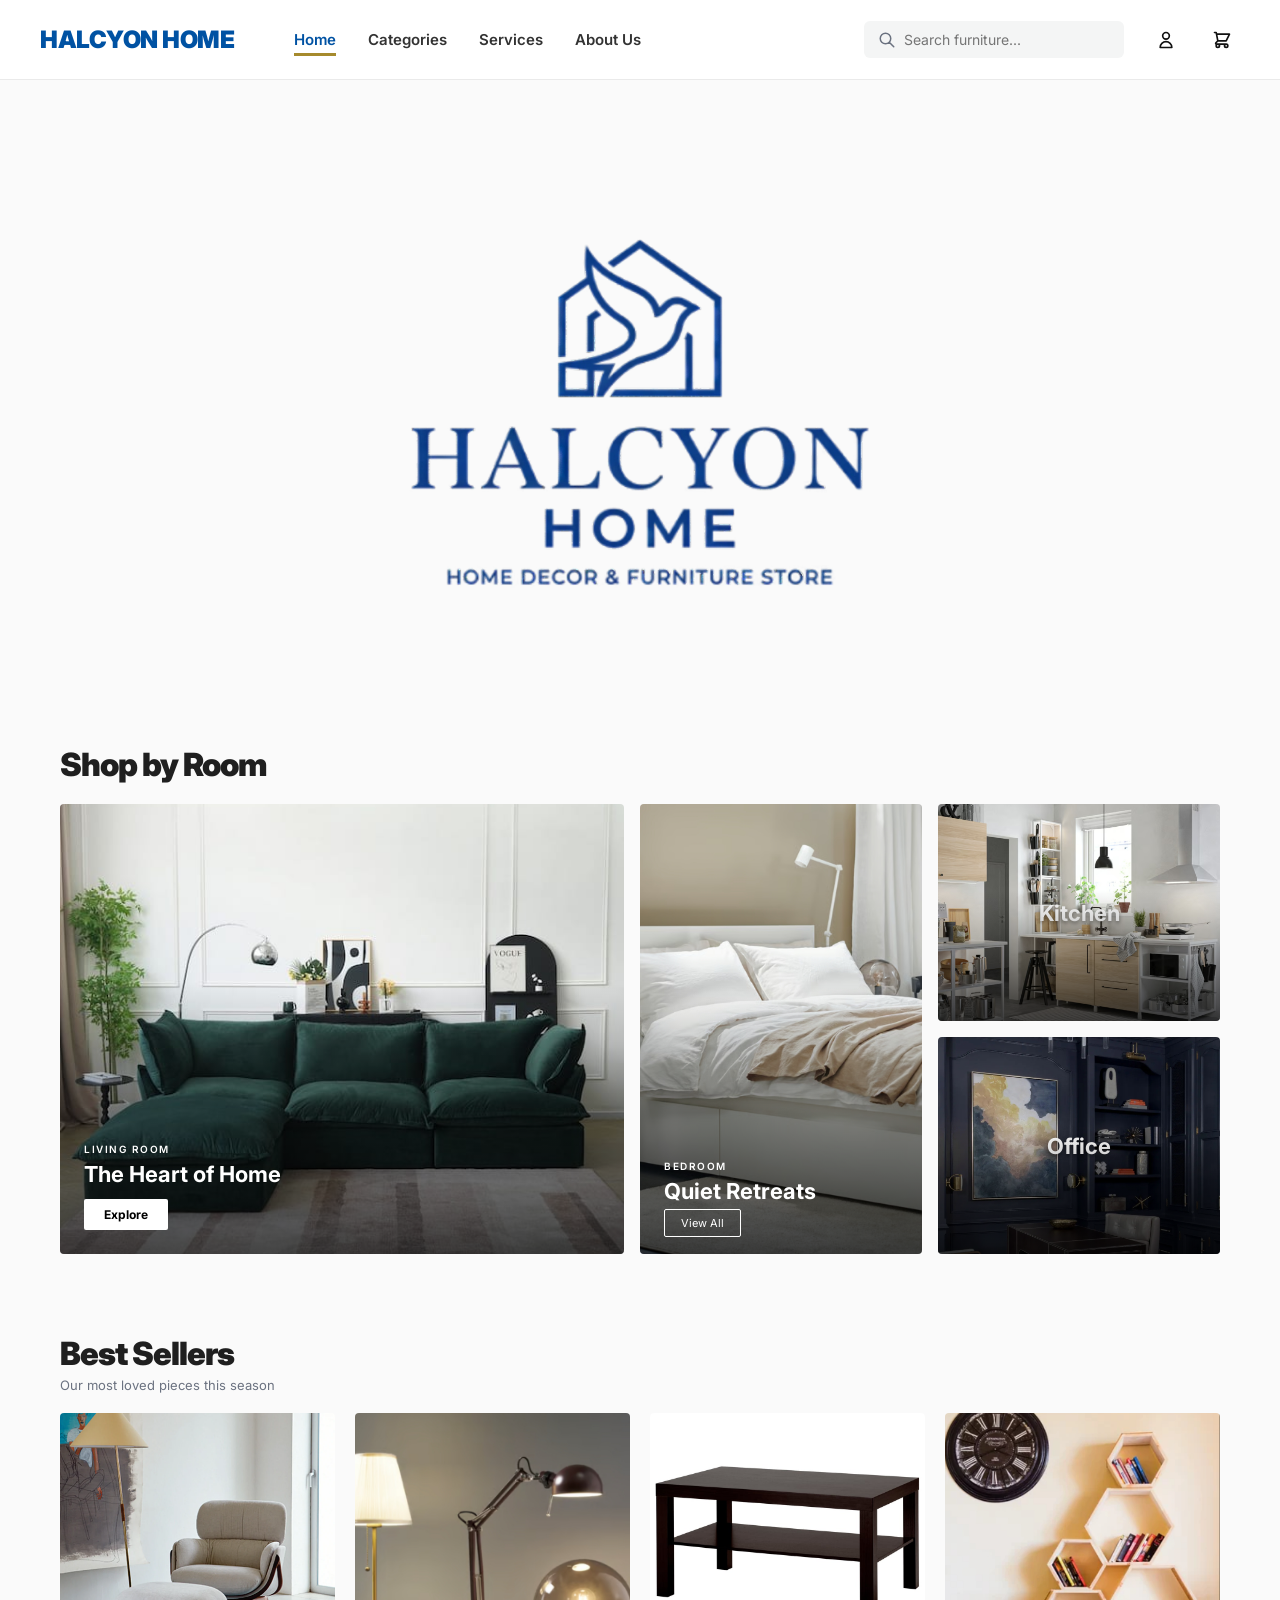
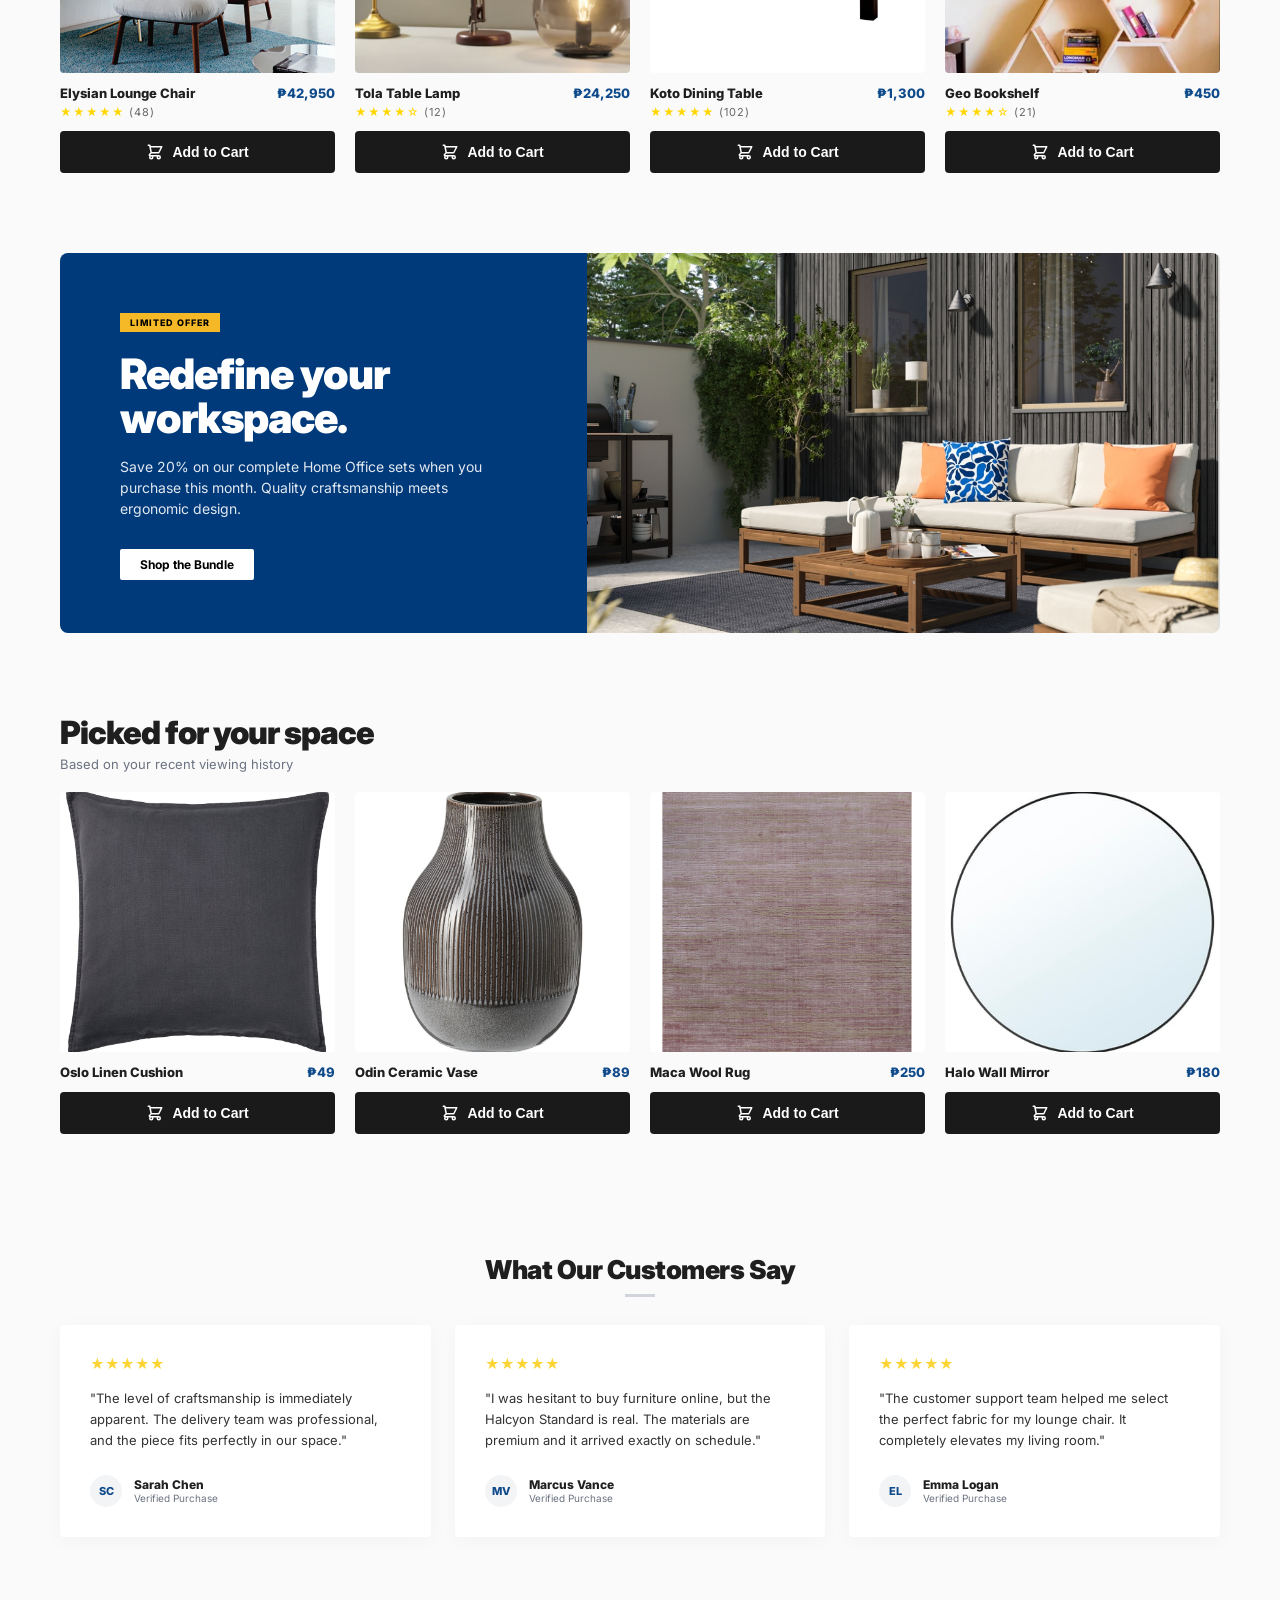
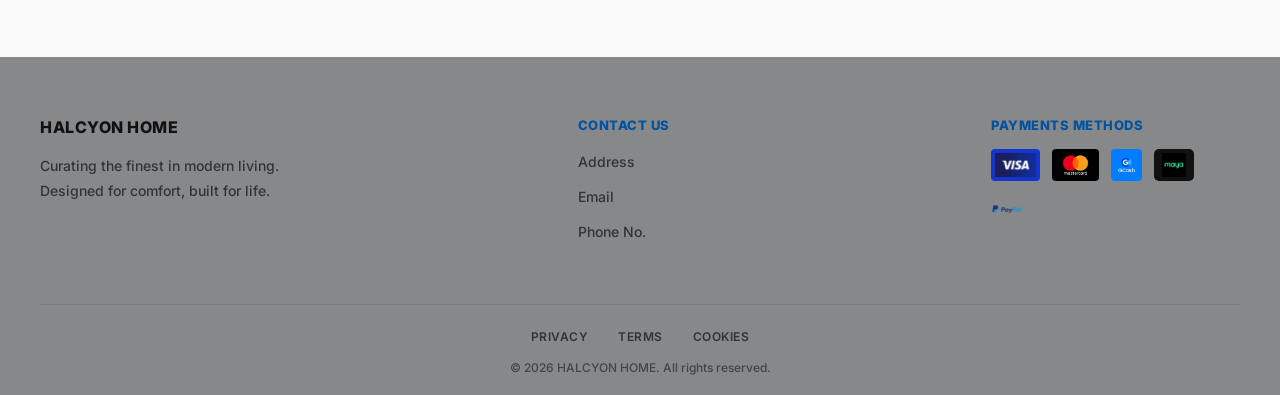
==== commit 9c1a9440: "fix: Update product rating styles for improved readability and consistency" ====
--- a/index.html
+++ b/index.html
@@ -62,7 +62,7 @@
                             <span>Elysian Lounge Chair</span>
 <span class="product-price">₱42,950</span>
                         </div>
-                        <div class="product-rating">★★★★★ (48)</div>
+<div class="product-rating"><span class="star">★★★★★</span> (48)</div>
 <button class="btn-add-product" onclick="addItemToCart(4, event)">
                             <svg fill="none" stroke="currentColor" viewBox="0 0 24 24"><path stroke-linecap="round" stroke-linejoin="round" stroke-width="2" d="M3 3h2l.4 2M7 13h10l4-8H5.4M7 13L5.4 5M7 13l-2.293 2.293c-.63.63-.184 1.707.707 1.707H17m0 0a2 2 0 100 4 2 2 0 000-4zm-8 2a2 2 0 11-4 0 2 2 0 014 0z"></path></svg>
                             Add to Cart
@@ -77,7 +77,7 @@
                             <span>Tola Table Lamp</span>
 <span class="product-price">₱24,250</span>
                         </div>
-                        <div class="product-rating">★★★★☆ (12)</div>
+<div class="product-rating"><span class="star">★★★★☆</span> (12)</div>
 <button class="btn-add-product" onclick="addItemToCart(11, event)">
                             <svg fill="none" stroke="currentColor" viewBox="0 0 24 24"><path stroke-linecap="round" stroke-linejoin="round" stroke-width="2" d="M3 3h2l.4 2M7 13h10l4-8H5.4M7 13L5.4 5M7 13l-2.293 2.293c-.63.63-.184 1.707.707 1.707H17m0 0a2 2 0 100 4 2 2 0 000-4zm-8 2a2 2 0 11-4 0 2 2 0 014 0z"></path></svg>
                             Add to Cart
@@ -92,7 +92,7 @@
                             <span>Koto Dining Table</span>
 <span class="product-price">₱1,300</span>
                         </div>
-                        <div class="product-rating">★★★★★ (102)</div>
+<div class="product-rating"><span class="star">★★★★★</span> (102)</div>
                         <button class="btn-add-product" onclick="addItemToCart(8, event)">
                             <svg fill="none" stroke="currentColor" viewBox="0 0 24 24"><path stroke-linecap="round" stroke-linejoin="round" stroke-width="2" d="M3 3h2l.4 2M7 13h10l4-8H5.4M7 13L5.4 5M7 13l-2.293 2.293c-.63.63-.184 1.707.707 1.707H17m0 0a2 2 0 100 4 2 2 0 000-4zm-8 2a2 2 0 11-4 0 2 2 0 014 0z"></path></svg>
                             Add to Cart
@@ -107,7 +107,7 @@
                             <span>Geo Bookshelf</span>
 <span class="product-price">₱450</span>
                         </div>
-                        <div class="product-rating">★★★★☆ (21)</div>
+<div class="product-rating"><span class="star">★★★★☆</span> (21)</div>
                         <button class="btn-add-product" onclick="addItemToCart(7, event)">
                             <svg fill="none" stroke="currentColor" viewBox="0 0 24 24"><path stroke-linecap="round" stroke-linejoin="round" stroke-width="2" d="M3 3h2l.4 2M7 13h10l4-8H5.4M7 13L5.4 5M7 13l-2.293 2.293c-.63.63-.184 1.707.707 1.707H17m0 0a2 2 0 100 4 2 2 0 000-4zm-8 2a2 2 0 11-4 0 2 2 0 014 0z"></path></svg>
                             Add to Cart
--- a/css/style.css
+++ b/css/style.css
@@ -138,11 +138,11 @@
 }
 .product-rating {
     font-size: 11px;
-    color: #ffb800;
+    color: #666666;
     letter-spacing: 1px;
 }
 .product-rating .star {
-    color: #ffb800;
+    color: #FFD700;
 }
 
 .promo-section {
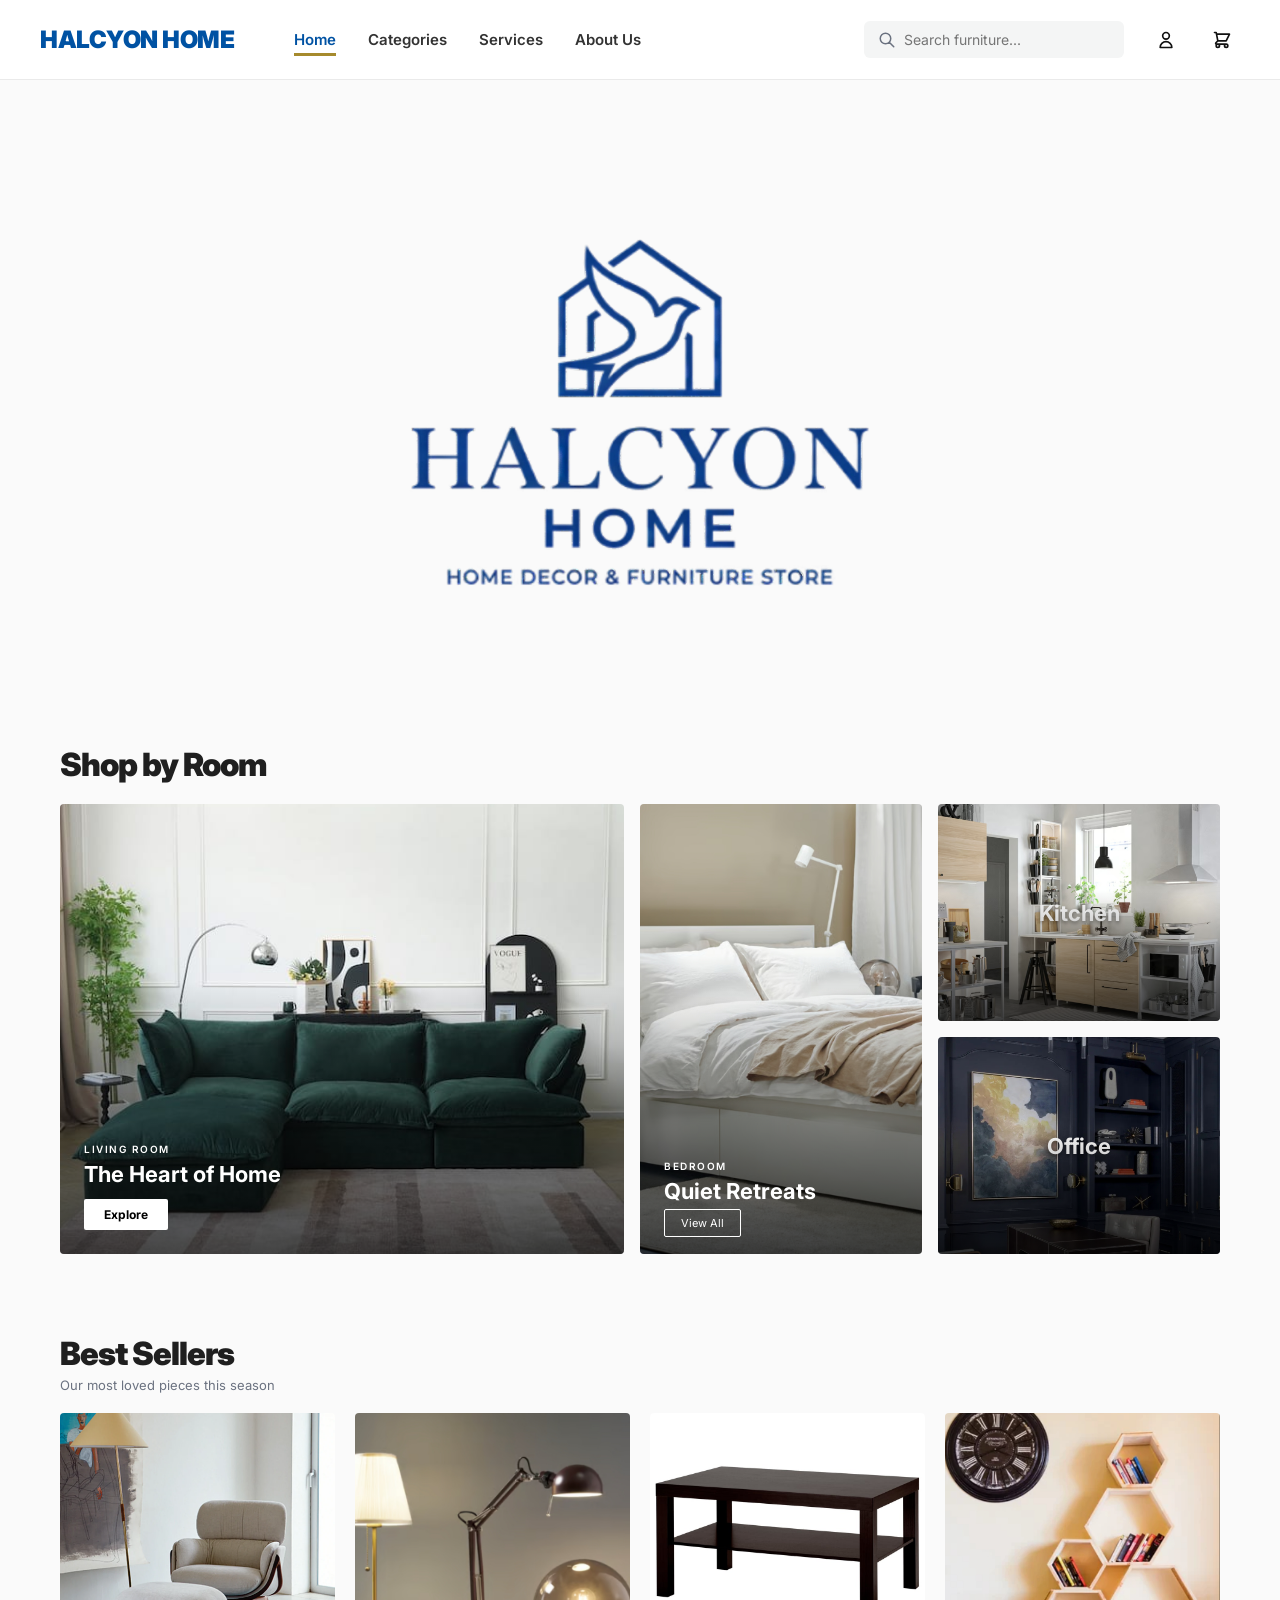
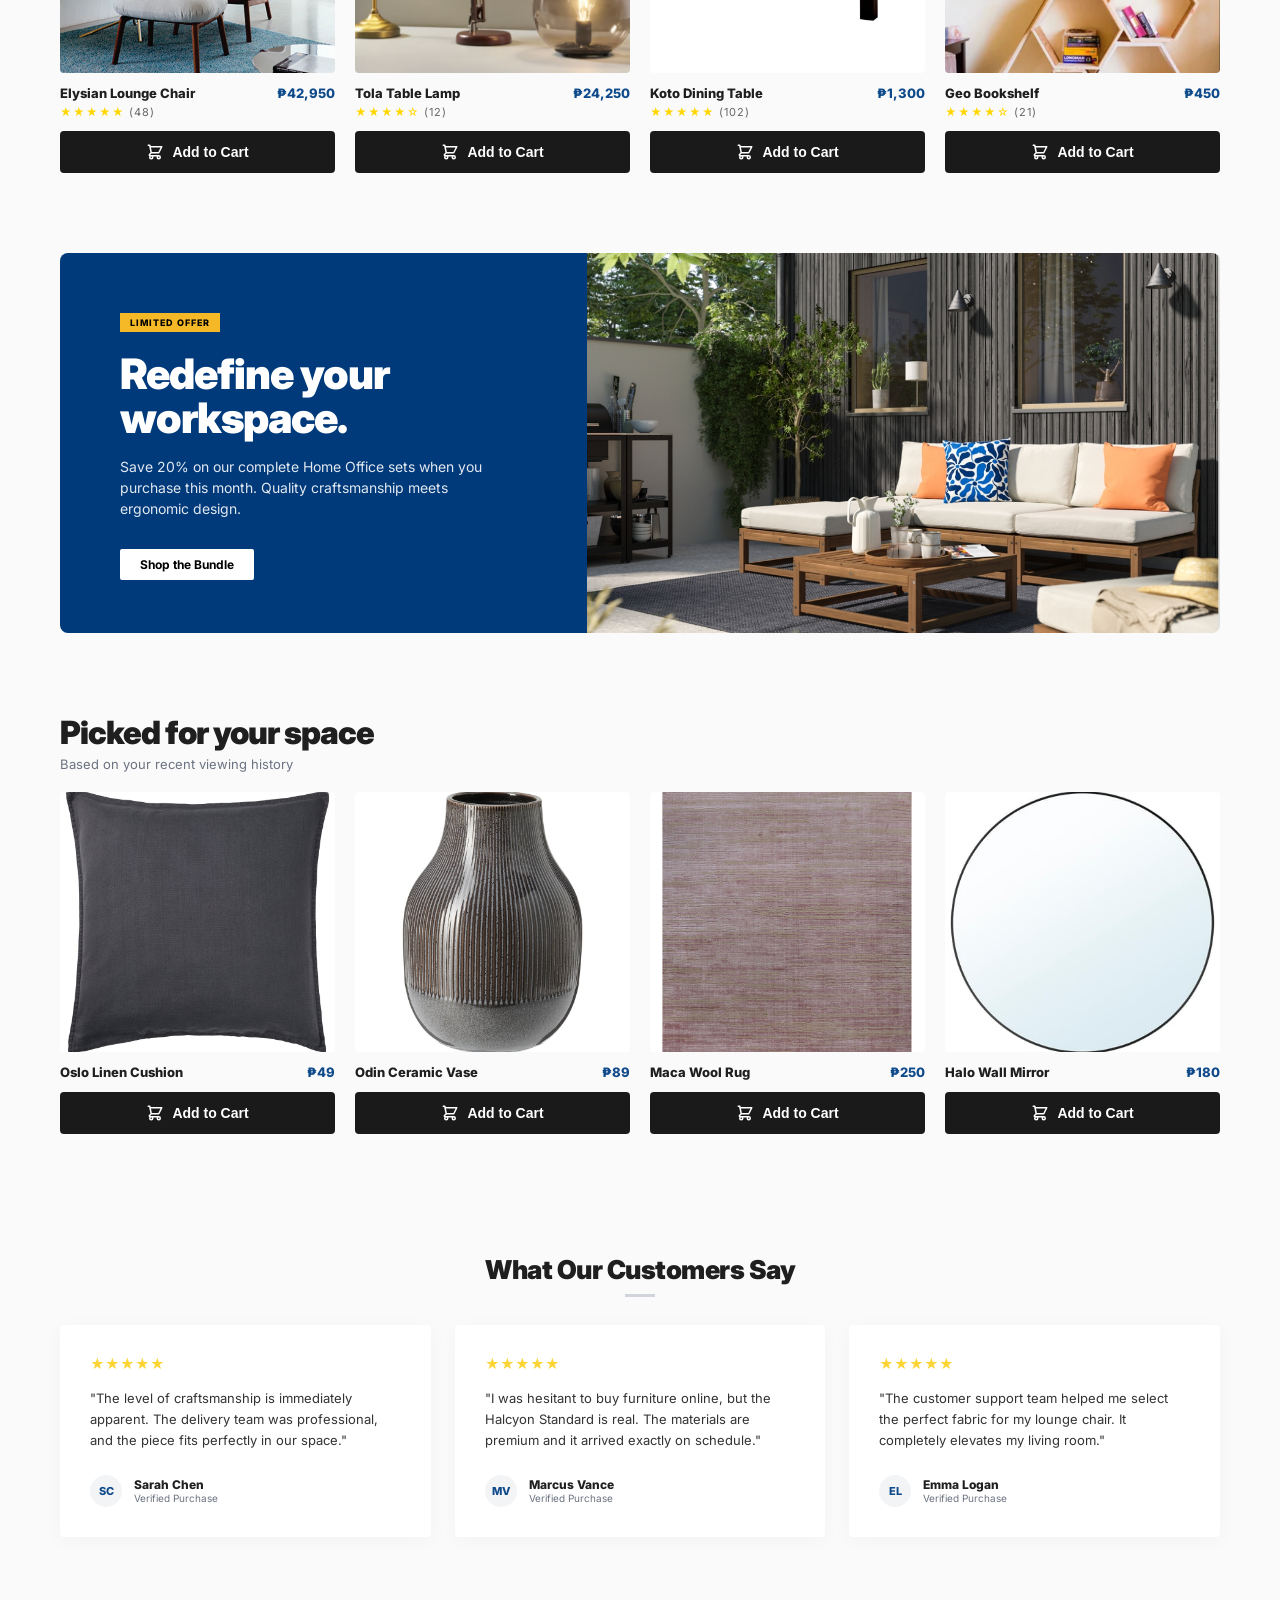
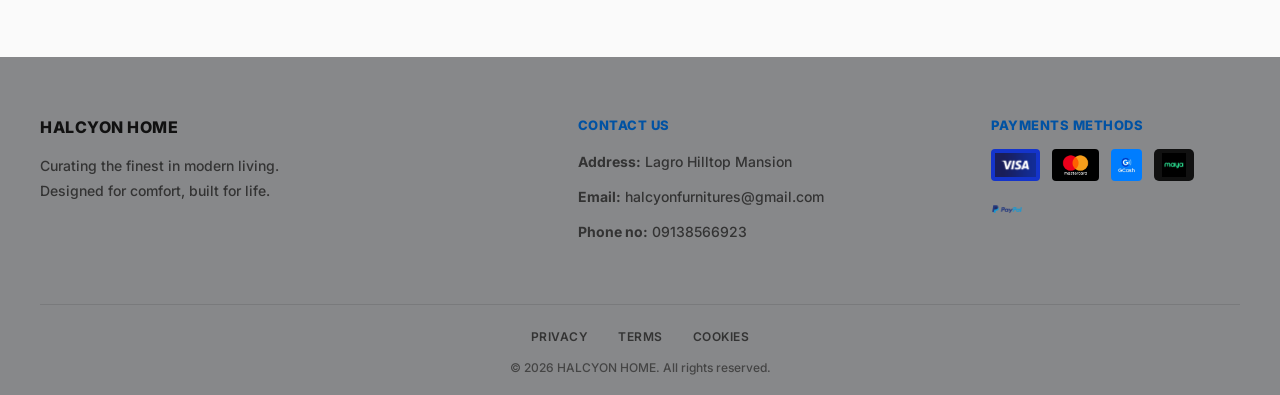
==== commit d6c6bf83: "feat: Enhance search functionality and product detail rendering - Updated search.js to improve searc" ====
--- a/index.html
+++ b/index.html
@@ -24,7 +24,7 @@
                         <div class="room-card-content">
                             <p class="room-label">LIVING ROOM</p>
                             <h3 class="room-title">The Heart of Home</h3>
-                            <a href="productlist.html?category=living" class="btn-white">Explore</a>
+                            <a href="productlist.html?category=sofas" class="btn-white">Explore</a>
                         </div>
                     </div>
                     <div class="room-card tall">
@@ -37,7 +37,7 @@
                     <a href="productlist.html?category=kitchen" class="room-card small-1 text-center" style="align-items: center; justify-content: center; text-decoration: none;">
                         <h3 class="room-title" style="margin: 0; text-shadow: 0 2px 4px rgba(0, 0, 0, 0.5);">Kitchen</h3>
                     </a>
-                    <a href="productlist.html?category=office" class="room-card small-2 text-center" style="align-items: center; justify-content: center; text-decoration: none;">
+<a href="productlist.html?category=office-chairs" class="room-card small-2 text-center" style="align-items: center; justify-content: center; text-decoration: none;">
                         <h3 class="room-title" style="margin: 0; text-shadow: 0 2px 4px rgba(0, 0, 0, 0.5);">Office</h3>
                     </a>
                 </div>
@@ -125,7 +125,7 @@
                         purchase this month. Quality craftsmanship meets
                         ergonomic design.
                     </p>
-                    <a href="productlist.html?category=office" class="btn-white">Shop the Bundle</a>
+                    <a href="productlist.html?category=office-chairs" class="btn-white">Shop the Bundle</a>
                 </div>
                 <div class="promo-image"></div>
             </section>
@@ -257,8 +257,13 @@
             </section>
         </main>
 
+
 <script src="js/global.js"></script>
-    <script src="js/database.js"></script>
-    <script src="js/products.js"></script>
+<script src="js/database.js"></script>
+<script src="js/products.js"></script>
+<script src="js/search.js"></script>
+
+
+
     </body>
 </html>
--- a/css/global.css
+++ b/css/global.css
@@ -114,8 +114,12 @@
     gap: 24px;
 }
 .header-search {
-    position: relative;
-}
+        position: relative;
+    }
+    
+    .header-search {
+        display: flex !important;
+    }
 .header-search input {
     background: var(--search-bg);
     border: none;
